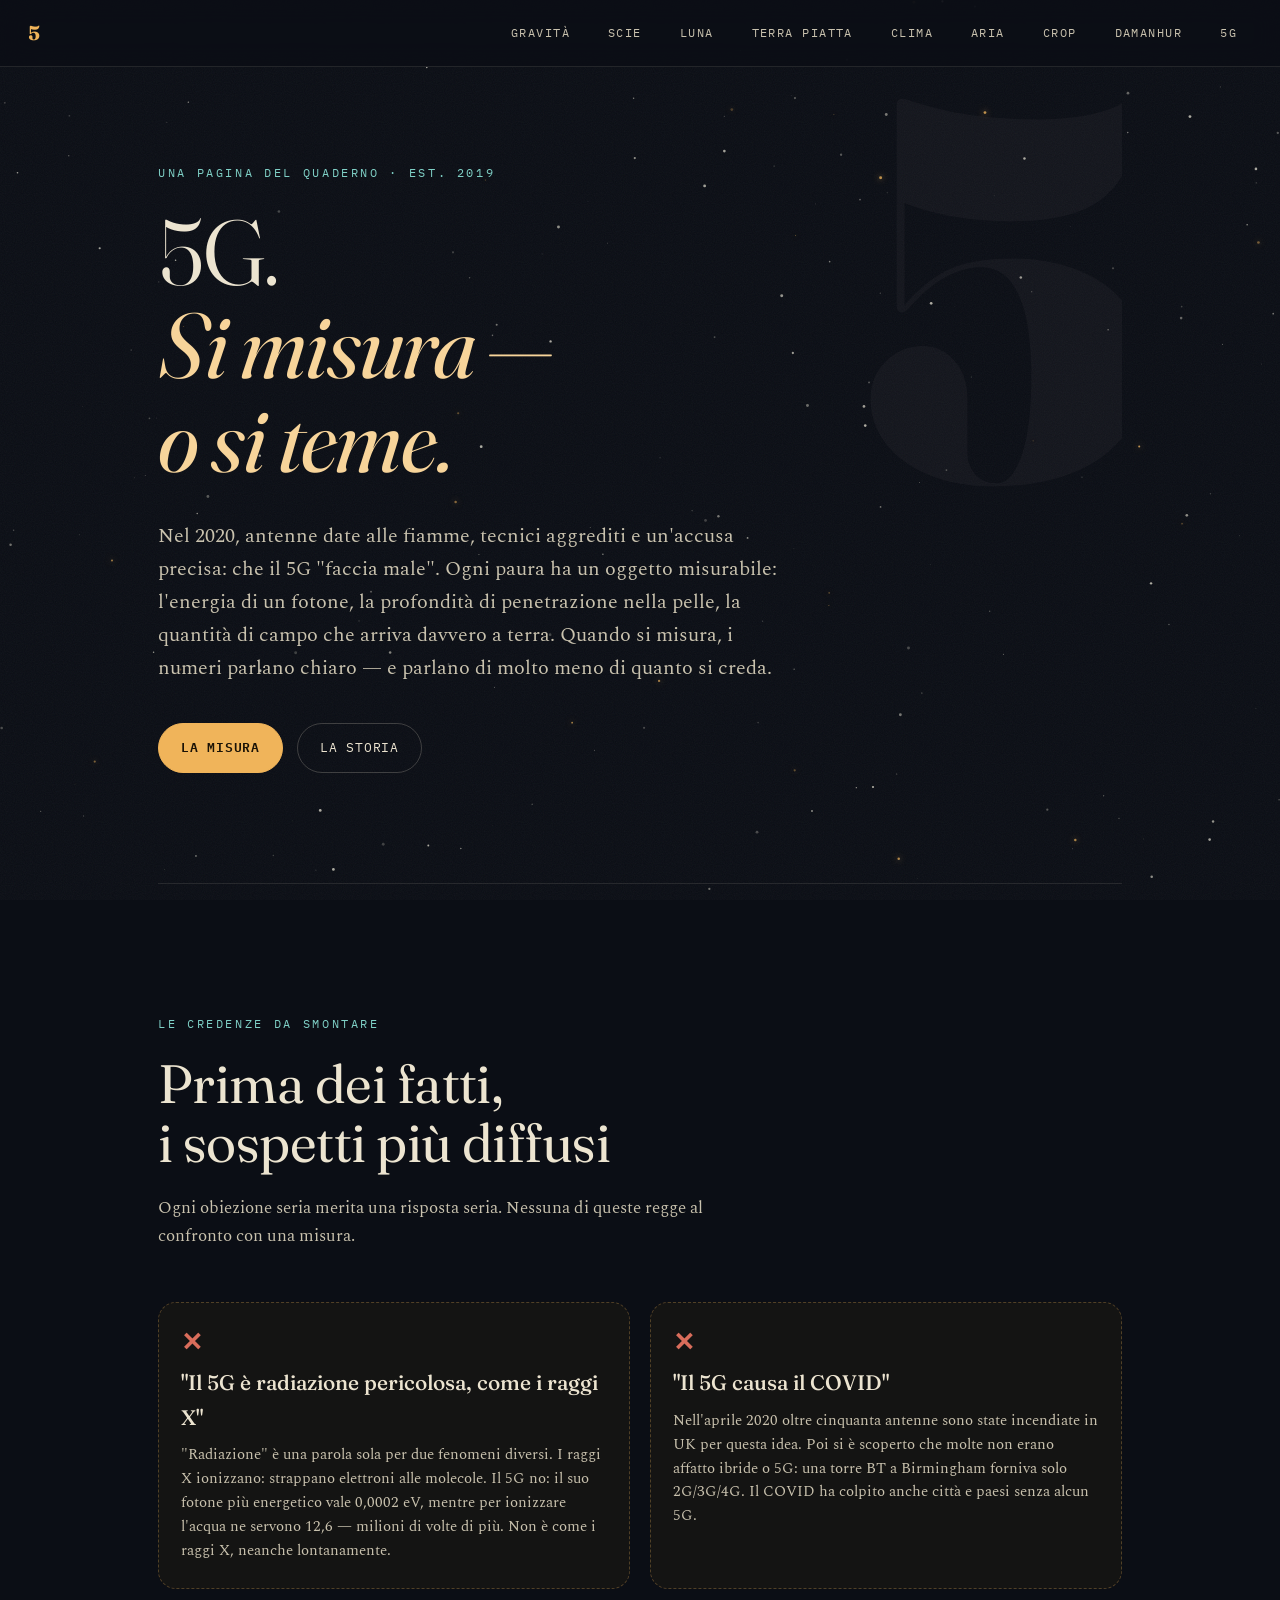
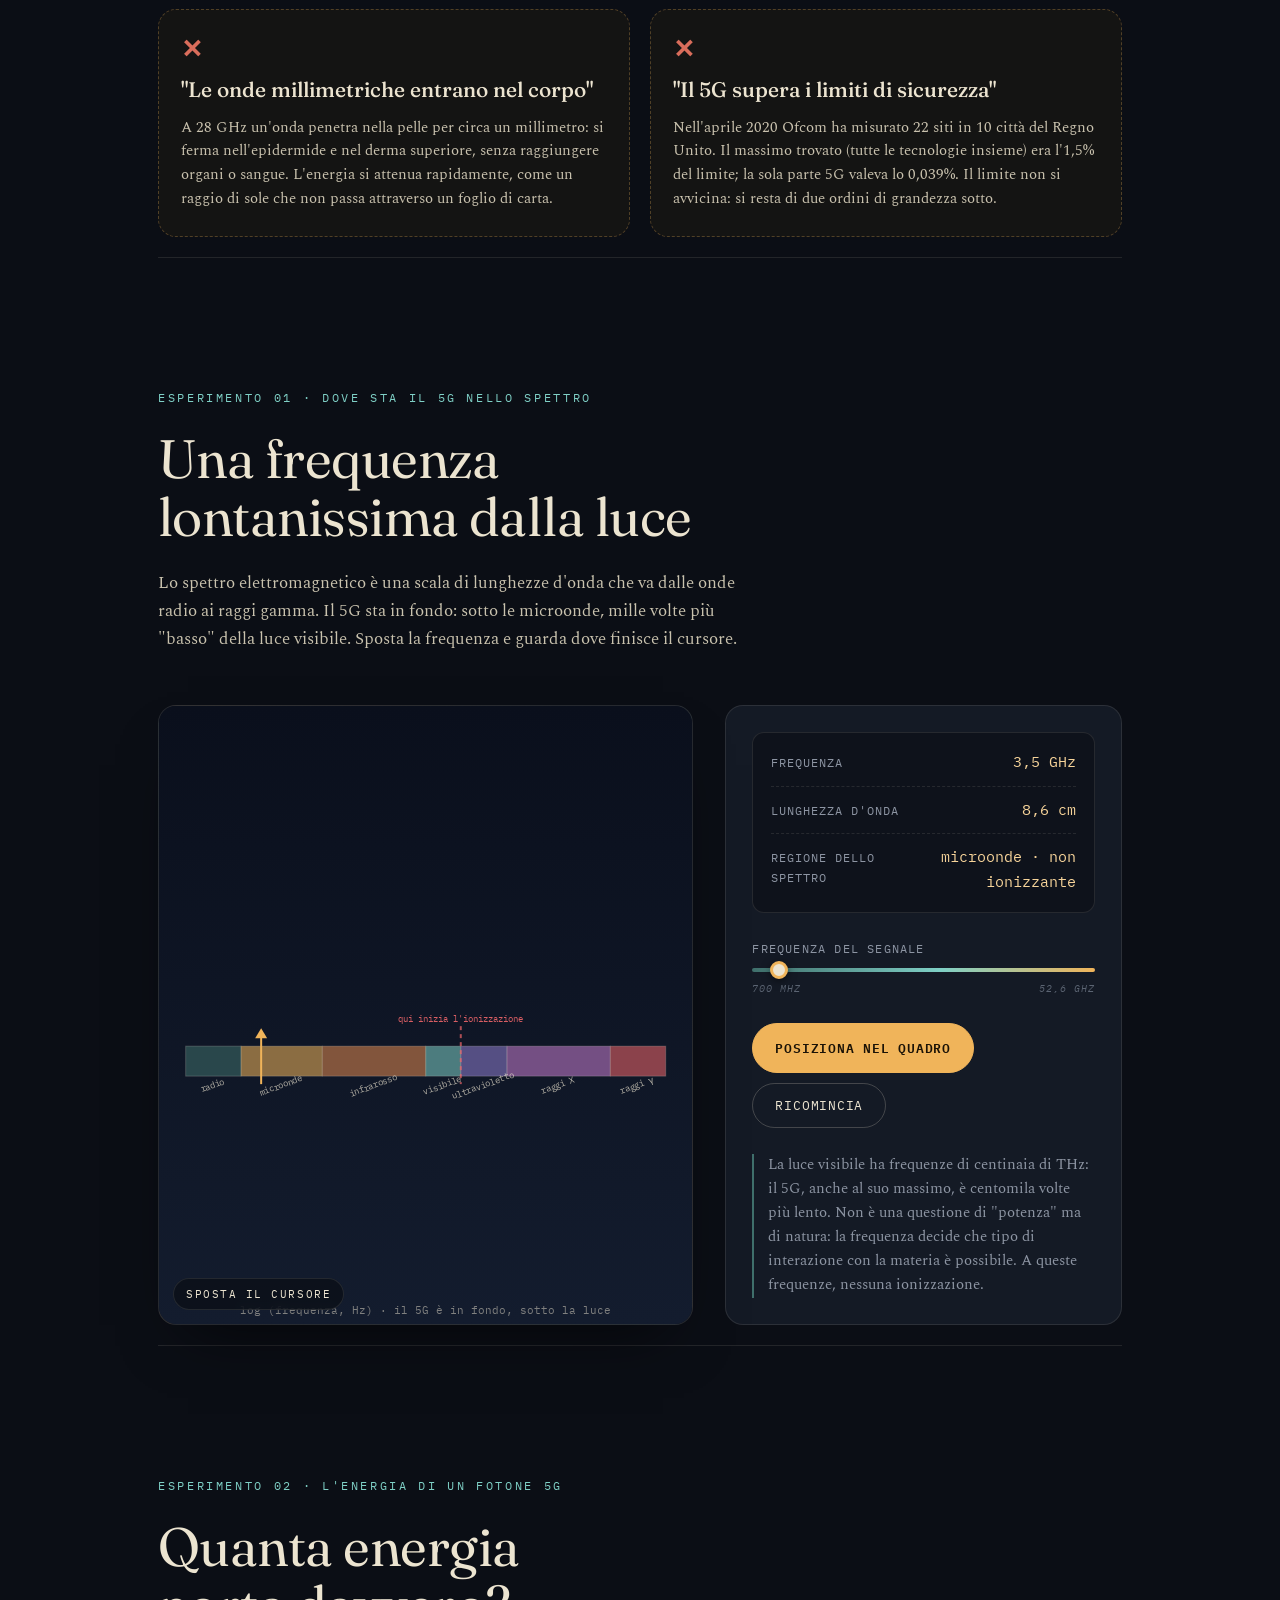
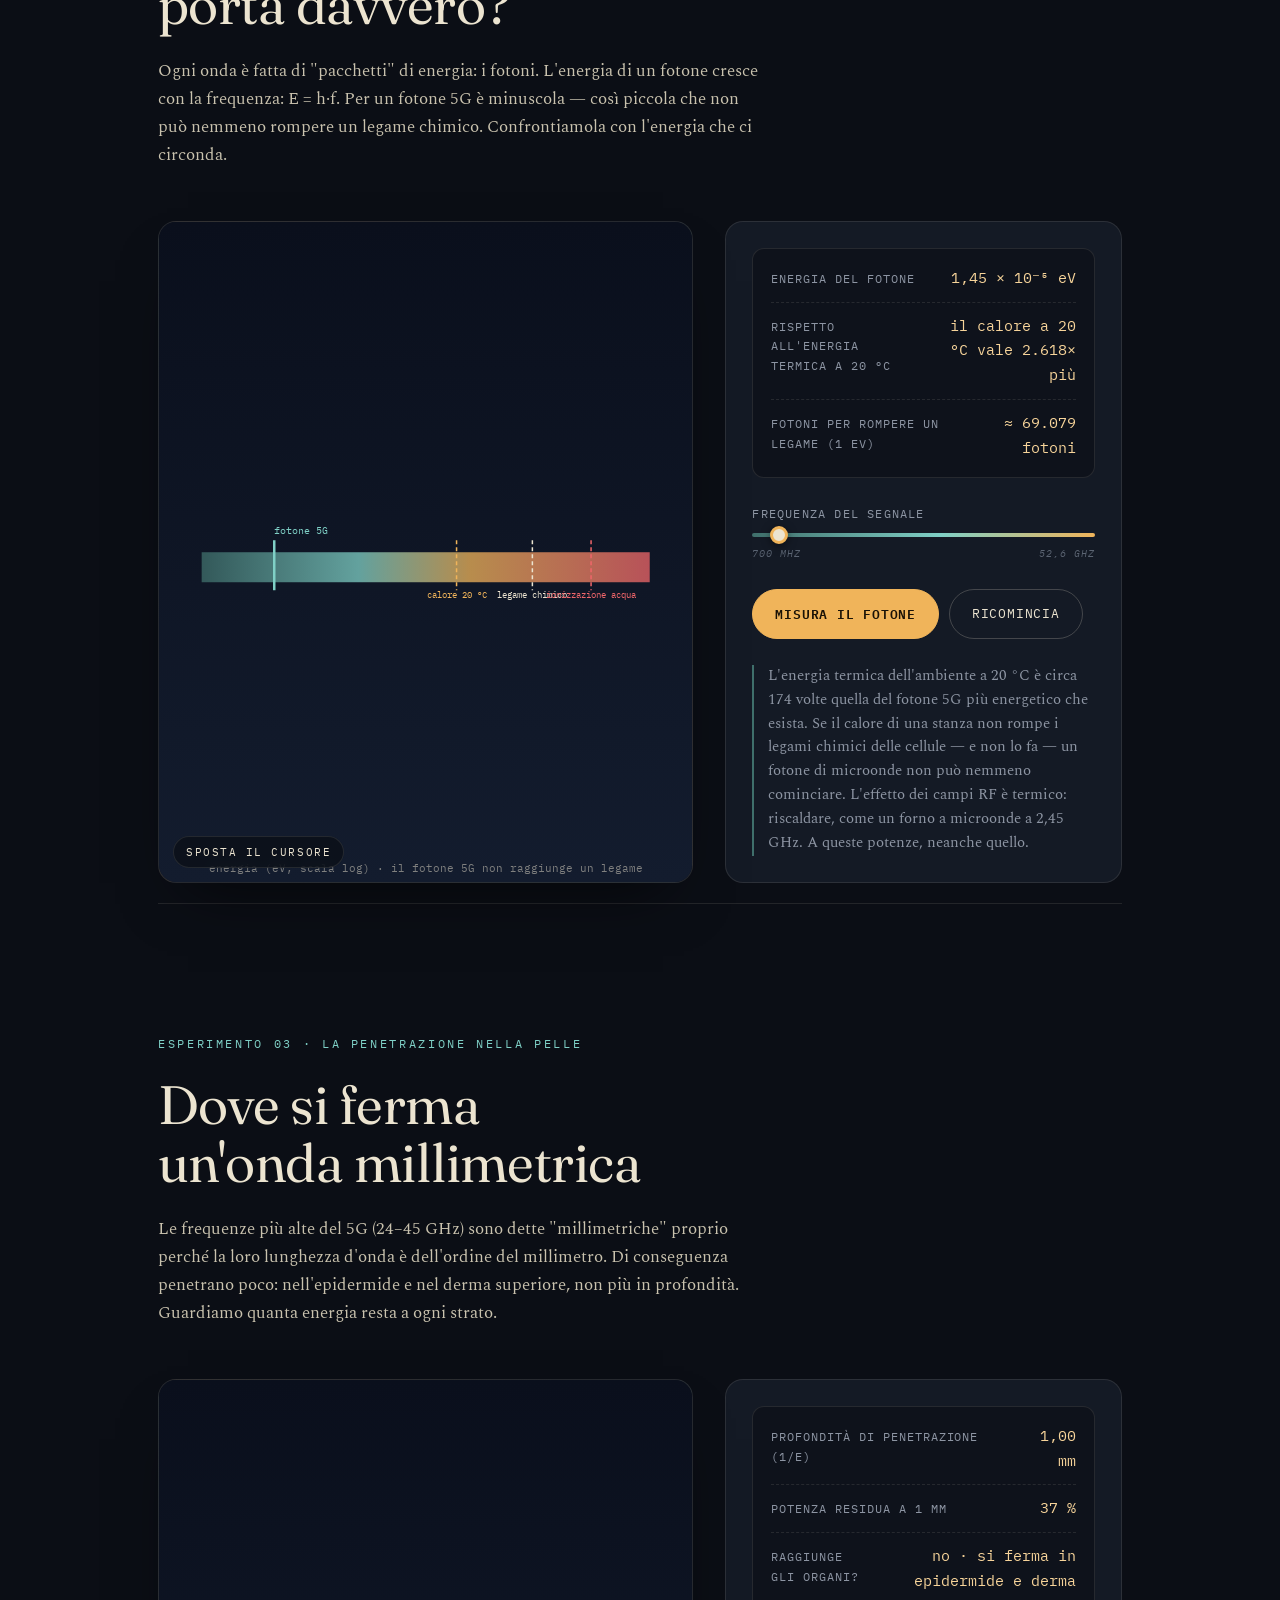
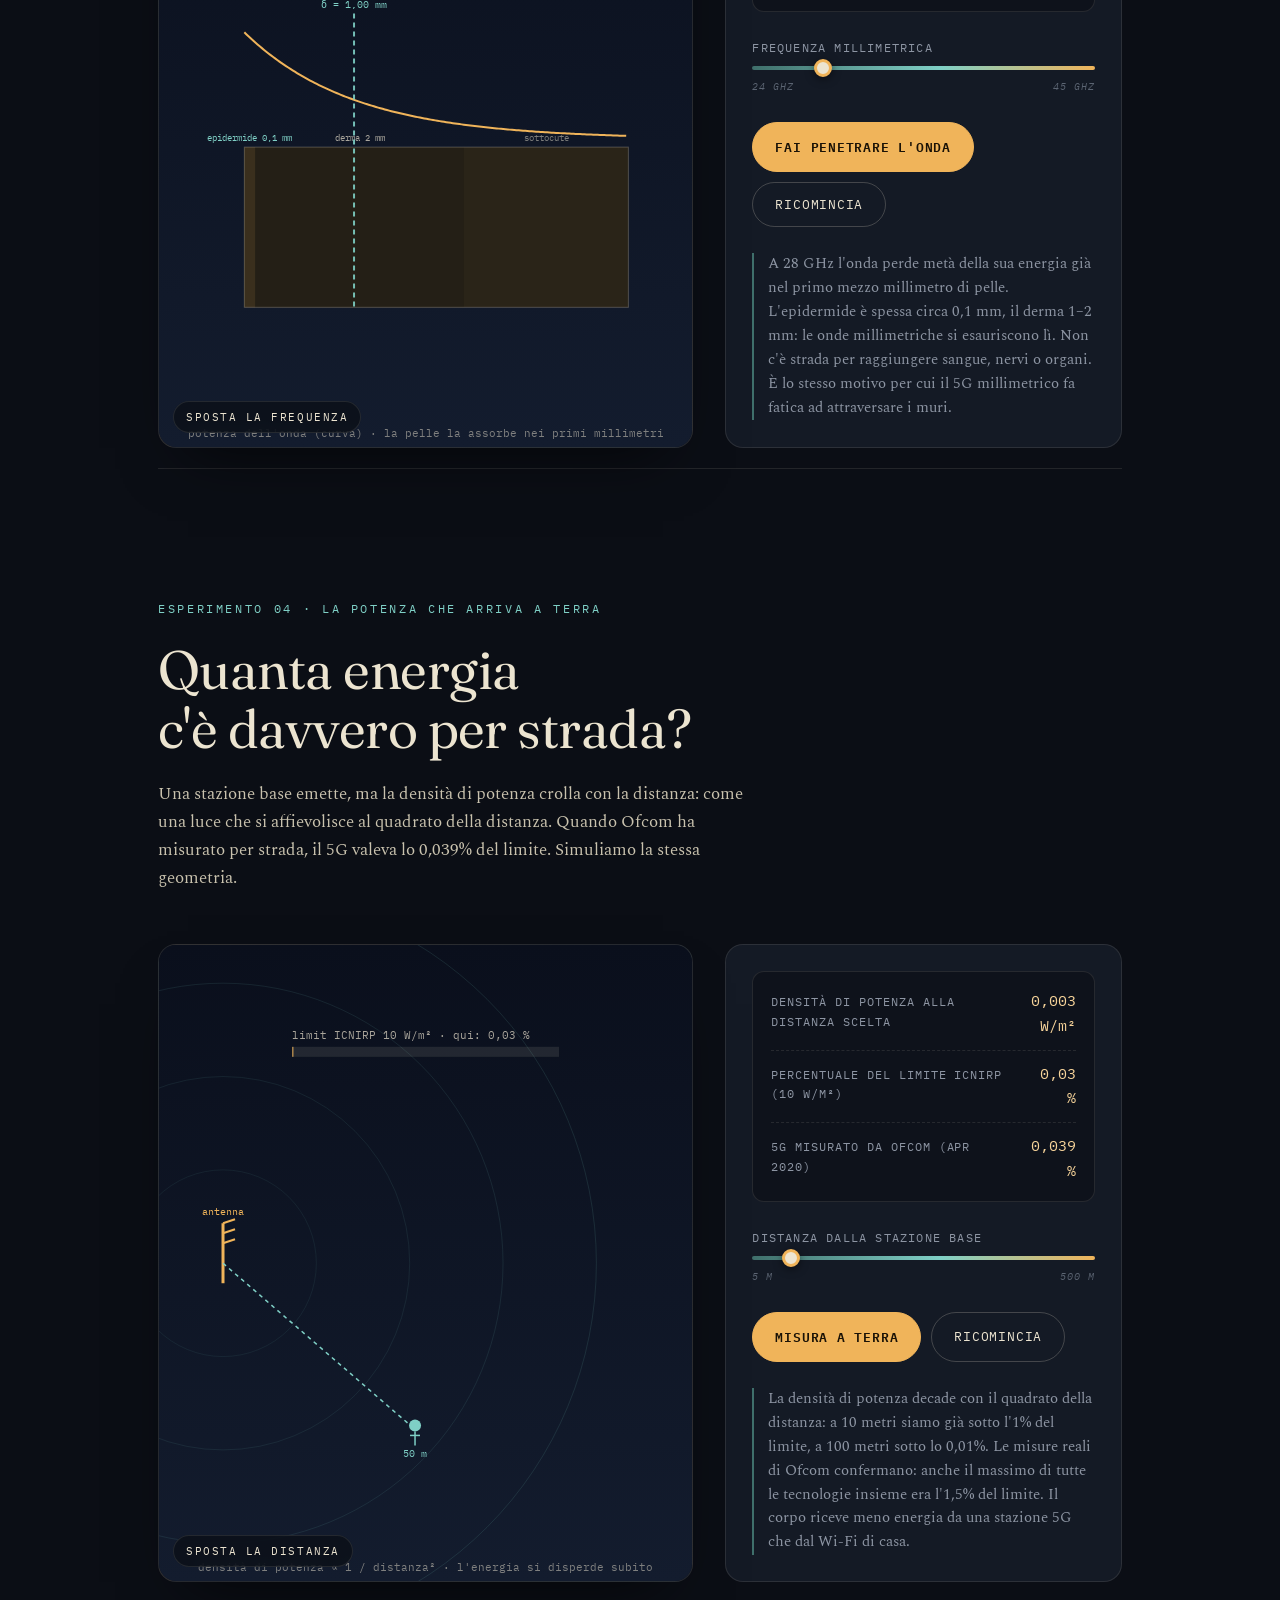
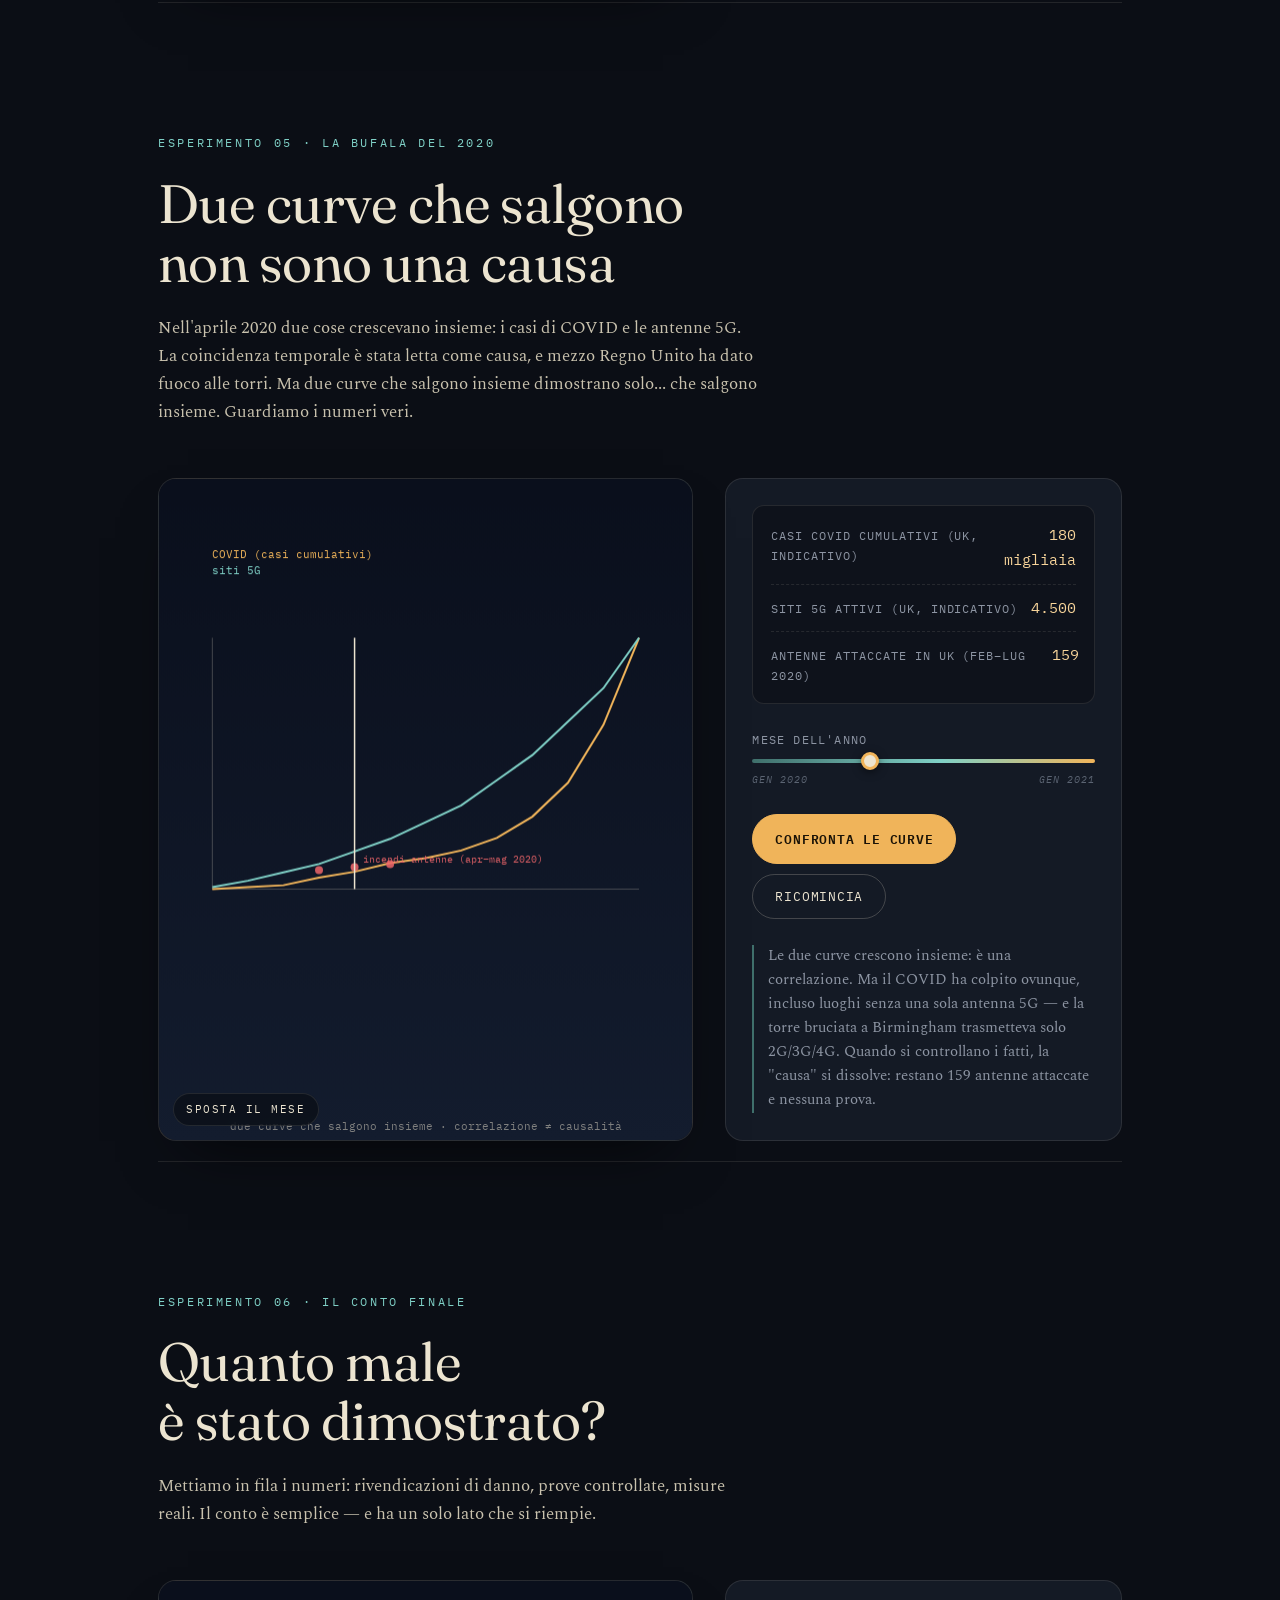
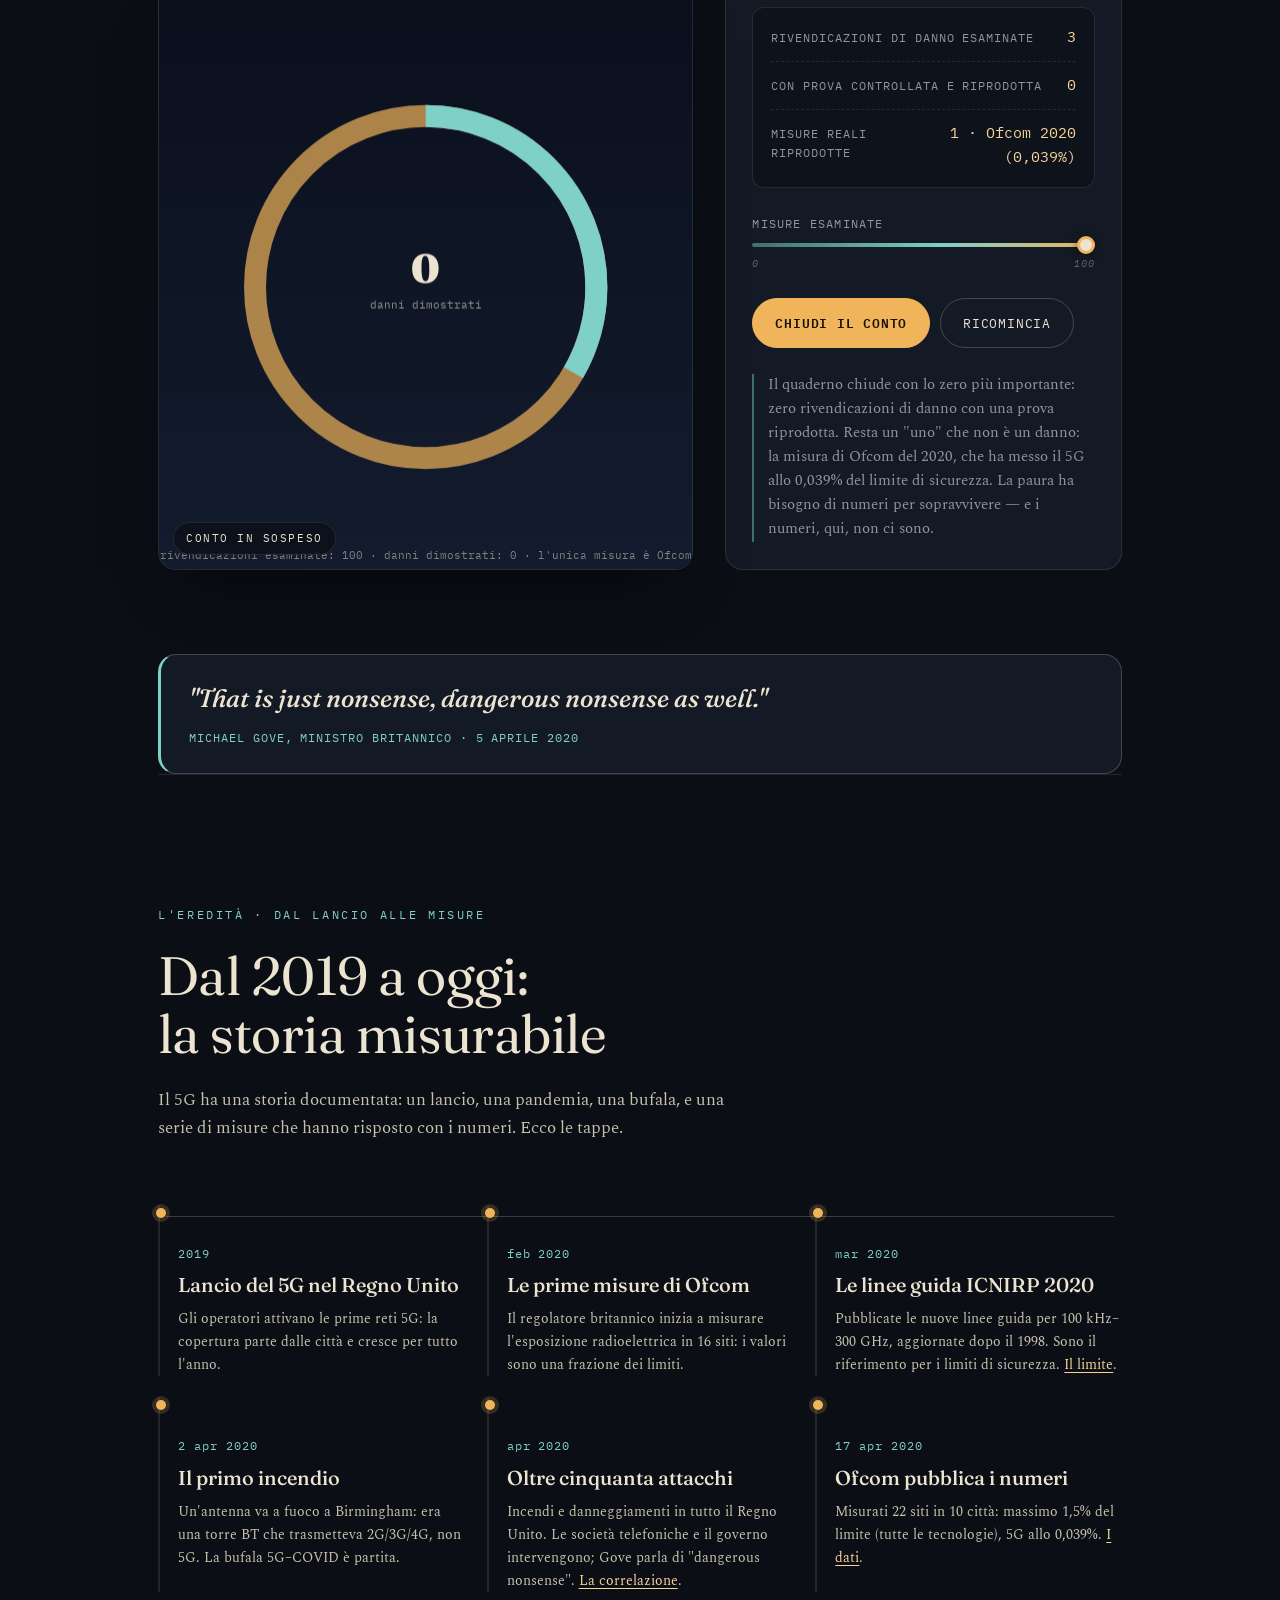
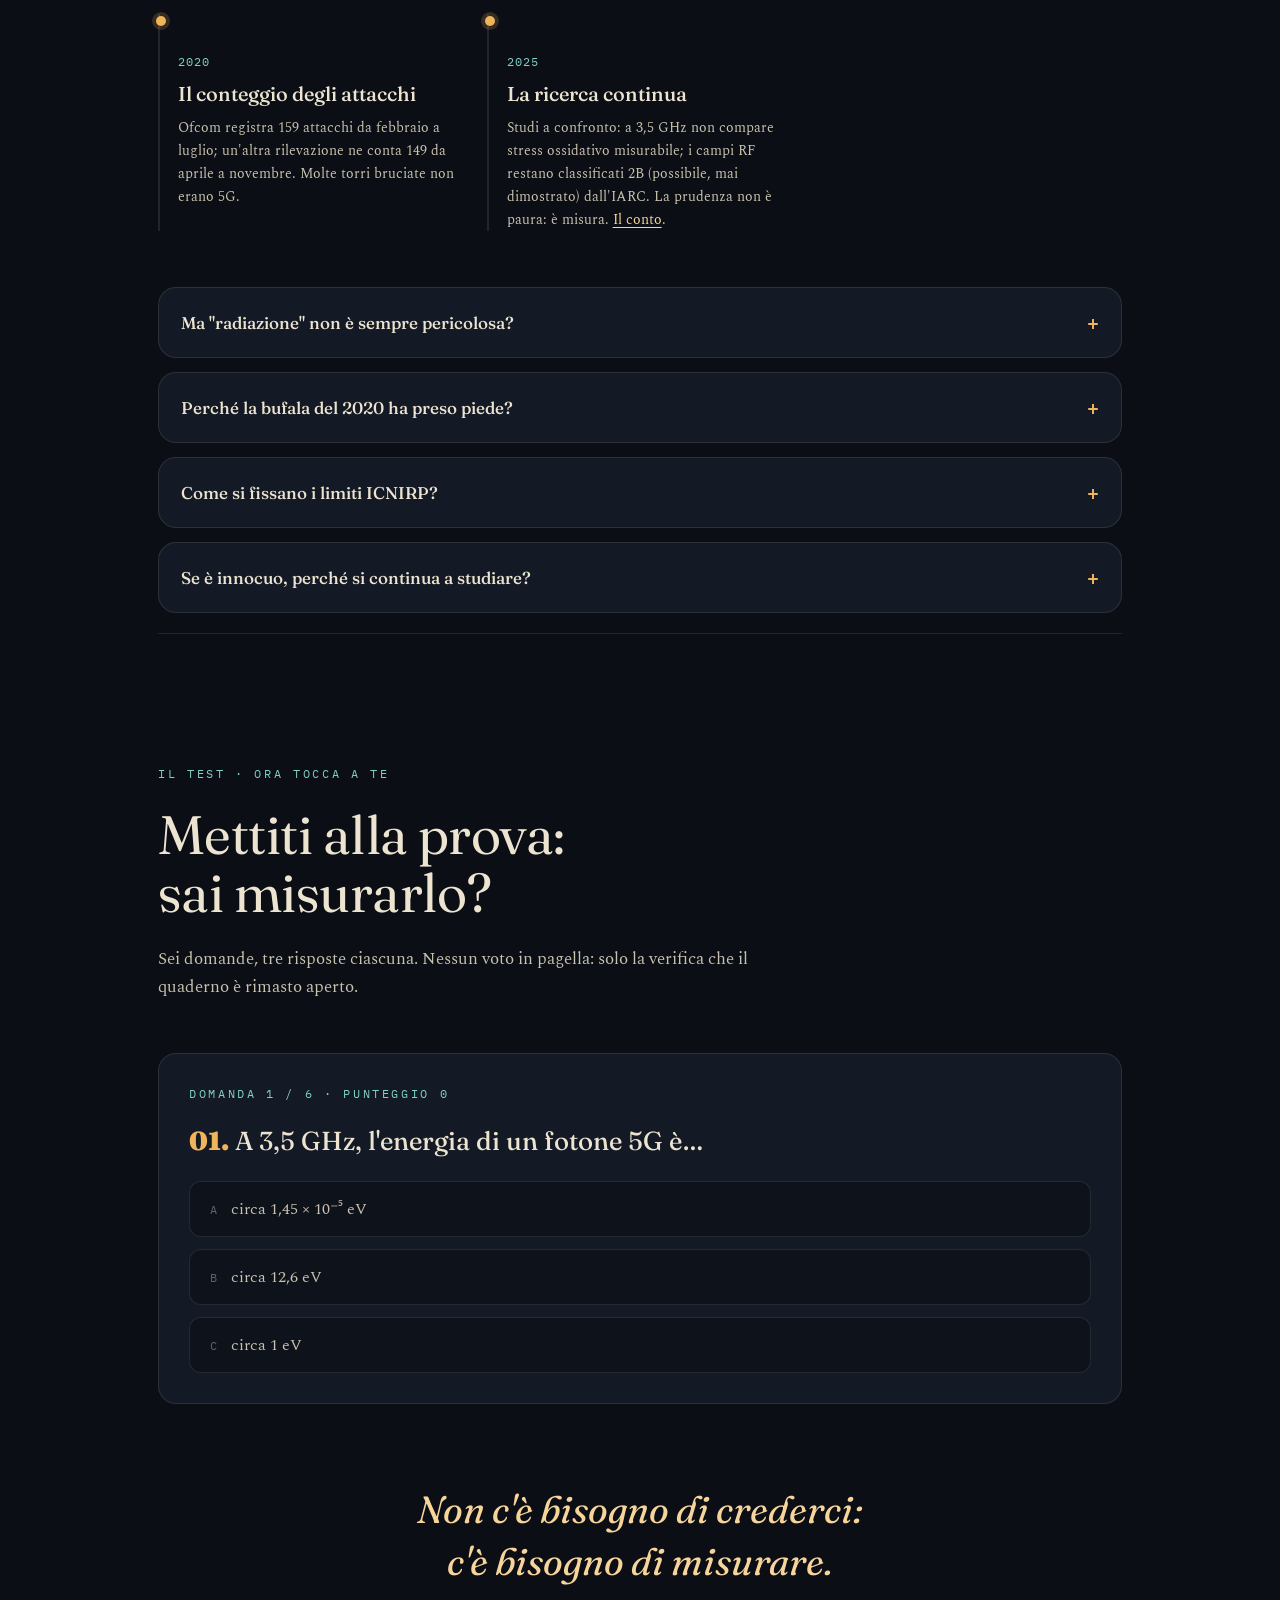
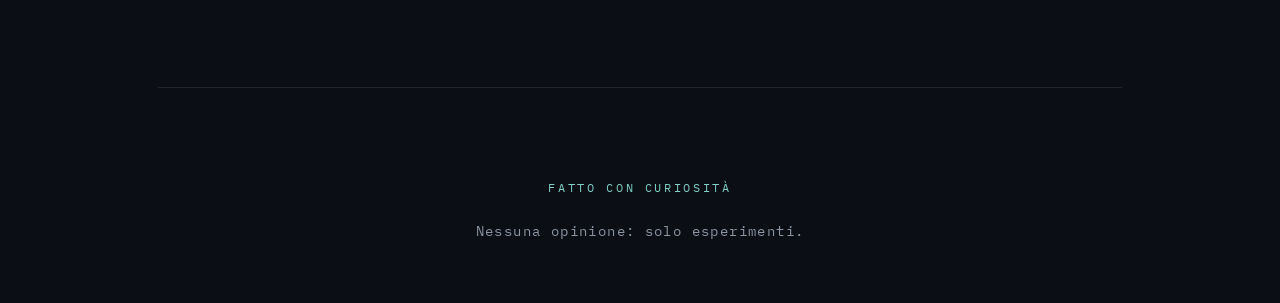
==== cinque.html @ f98629f8 "5G: pagina 'Si misura o si teme' con 6 esperimenti interattivi (posizione nello spettro, energia del" ====
<!DOCTYPE html>
<html lang="it">
<head>
<meta charset="UTF-8">
<meta name="viewport" content="width=device-width, initial-scale=1.0">
<title>5G · Quaderno di esperimenti</title>
<link rel="icon" href="data:image/svg+xml,%3Csvg xmlns='http://www.w3.org/2000/svg' viewBox='0 0 32 32'%3E%3Ccircle cx='16' cy='16' r='7' fill='%23f0b45a'/%3E%3Ccircle cx='16' cy='16' r='12' fill='none' stroke='%237fd0c6' stroke-opacity='0.4' stroke-width='1.5'/%3E%3C/svg%3E">
<link rel="preconnect" href="https://fonts.googleapis.com">
<link rel="preconnect" href="https://fonts.gstatic.com" crossorigin>
<link href="https://fonts.googleapis.com/css2?family=Fraunces:ital,opsz,wght@0,9..144,300..900;1,9..144,300..900&family=Spectral:ital,wght@0,300;0,400;0,500;1,400;1,500&family=IBM+Plex+Mono:wght@400;500;600&display=swap" rel="stylesheet">
<link rel="stylesheet" href="styles.css">
<style>
  .hero::before { content: "5"; }
</style>
</head>
<body>

<div class="grain" aria-hidden="true"></div>
<canvas id="starfield" aria-hidden="true"></canvas>

<nav class="navbar" aria-label="Navigazione principale">
  <a class="navbar-brand" href="index.html" aria-label="Vai a Gravità">5</a>
  <div class="navbar-links">
    <a class="navbar-link" href="index.html">Gravità</a>
    <a class="navbar-link" href="scie.html">Scie</a>
    <a class="navbar-link" href="luna.html">Luna</a>
    <a class="navbar-link" href="terrapiatta.html">Terra Piatta</a>
    <a class="navbar-link" href="clima.html">Clima</a>
    <a class="navbar-link" href="inquinamento.html">Aria</a>
    <a class="navbar-link" href="cropcircles.html">Crop</a>
    <a class="navbar-link" href="damanhur.html">Damanhur</a>
    <a class="navbar-link" href="#top">5G</a>
  </div>
</nav>

<div class="shell">

  <header class="hero hero--page" id="top">
    <p class="eyebrow">Una pagina del quaderno · est. 2019</p>
    <h1 class="hero-title">
      5G.<br>
      <em>Si misura —<br>o si teme.</em>
    </h1>
    <p class="hero-sub">
      Nel 2020, antenne date alle fiamme, tecnici aggrediti e un'accusa
      precisa: che il 5G "faccia male". Ogni paura ha un oggetto misurabile:
      l'energia di un fotone, la profondità di penetrazione nella pelle,
      la quantità di campo che arriva davvero a terra. Quando si misura,
      i numeri parlano chiaro — e parlano di molto meno di quanto si creda.
    </p>
    <div class="hero-actions">
      <a href="#spettro" class="btn btn-primary">La misura</a>
      <a href="#storia" class="btn btn-ghost">La storia</a>
    </div>
  </header>

  <main>

    <section class="experiment">
      <div class="section-head reveal">
        <p class="eyebrow">Le credenze da smontare</p>
        <h2>Prima dei fatti,<br>i sospetti più diffusi</h2>
        <p class="lede">
          Ogni obiezione seria merita una risposta seria. Nessuna di queste
          regge al confronto con una misura.
        </p>
      </div>

      <div class="cards cards--myth reveal">
        <article class="card">
          <span class="card-num">✕</span>
          <h3>"Il 5G è radiazione pericolosa, come i raggi X"</h3>
          <p>
            "Radiazione" è una parola sola per due fenomeni diversi. I raggi X
            ionizzano: strappano elettroni alle molecole. Il 5G no: il suo
            fotone più energetico vale 0,0002 eV, mentre per ionizzare l'acqua
            ne servono 12,6 — milioni di volte di più. Non è come i raggi X,
            neanche lontanamente.
          </p>
        </article>
        <article class="card">
          <span class="card-num">✕</span>
          <h3>"Il 5G causa il COVID"</h3>
          <p>
            Nell'aprile 2020 oltre cinquanta antenne sono state incendiate in
            UK per questa idea. Poi si è scoperto che molte non erano affatto
            ibride o 5G: una torre BT a Birmingham forniva solo 2G/3G/4G. Il
            COVID ha colpito anche città e paesi senza alcun 5G.
          </p>
        </article>
        <article class="card">
          <span class="card-num">✕</span>
          <h3>"Le onde millimetriche entrano nel corpo"</h3>
          <p>
            A 28 GHz un'onda penetra nella pelle per circa un millimetro: si
            ferma nell'epidermide e nel derma superiore, senza raggiungere
            organi o sangue. L'energia si attenua rapidamente, come un raggio
            di sole che non passa attraverso un foglio di carta.
          </p>
        </article>
        <article class="card">
          <span class="card-num">✕</span>
          <h3>"Il 5G supera i limiti di sicurezza"</h3>
          <p>
            Nell'aprile 2020 Ofcom ha misurato 22 siti in 10 città del Regno
            Unito. Il massimo trovato (tutte le tecnologie insieme) era l'1,5%
            del limite; la sola parte 5G valeva lo 0,039%. Il limite non si
            avvicina: si resta di due ordini di grandezza sotto.
          </p>
        </article>
      </div>
    </section>

    <section id="spettro" class="experiment">
      <div class="section-head reveal">
        <p class="eyebrow">Esperimento 01 · Dove sta il 5G nello spettro</p>
        <h2>Una frequenza<br>lontanissima dalla luce</h2>
        <p class="lede">
          Lo spettro elettromagnetico è una scala di lunghezze d'onda che va
          dalle onde radio ai raggi gamma. Il 5G sta in fondo: sotto le
          microonde, mille volte più "basso" della luce visibile. Sposta la
          frequenza e guarda dove finisce il cursore.
        </p>
      </div>

      <div class="lab-grid reveal">
        <figure class="lab-canvas-wrap">
          <canvas id="canvas-spettro" class="lab-canvas lab-canvas--wide"></canvas>
          <div class="lab-overlay lab-overlay--bottom">
            <span class="chip" id="spettro-chip">5G = microonde, non radiazione ionizzante</span>
          </div>
        </figure>

        <div class="lab-panel">
          <div class="readout">
            <div class="readout-row">
              <span class="readout-key">frequenza</span>
              <span class="readout-val" id="spettro-freq">—</span>
            </div>
            <div class="readout-row">
              <span class="readout-key">lunghezza d'onda</span>
              <span class="readout-val" id="spettro-wave">—</span>
            </div>
            <div class="readout-row">
              <span class="readout-key">regione dello spettro</span>
              <span class="readout-val" id="spettro-region">—</span>
            </div>
          </div>

          <div class="sliders">
            <label class="slider">
              <span class="slider-label">frequenza del segnale</span>
              <input type="range" id="spettro-slider" min="700" max="52600" step="100" value="3500">
              <span class="slider-scale"><i>700 MHz</i><i>52,6 GHz</i></span>
            </label>
          </div>

          <div class="controls">
            <button id="spettro-go" class="btn btn-primary" type="button">Posiziona nel quadro</button>
            <button id="spettro-reset" class="btn btn-ghost" type="button">Ricomincia</button>
          </div>

          <p class="aside">
            La luce visibile ha frequenze di centinaia di THz: il 5G, anche al
            suo massimo, è centomila volte più lento. Non è una questione di
            "potenza" ma di natura: la frequenza decide che tipo di interazione
            con la materia è possibile. A queste frequenze, nessuna ionizzazione.
          </p>
        </div>
      </div>
    </section>

    <section id="fotone" class="experiment">
      <div class="section-head reveal">
        <p class="eyebrow">Esperimento 02 · L'energia di un fotone 5G</p>
        <h2>Quanta energia<br>porta davvero?</h2>
        <p class="lede">
          Ogni onda è fatta di "pacchetti" di energia: i fotoni. L'energia di
          un fotone cresce con la frequenza: E = h·f. Per un fotone 5G è
          minuscola — così piccola che non può nemmeno rompere un legame
          chimico. Confrontiamola con l'energia che ci circonda.
        </p>
      </div>

      <div class="lab-grid reveal">
        <figure class="lab-canvas-wrap">
          <canvas id="canvas-fotone" class="lab-canvas lab-canvas--wide"></canvas>
          <div class="lab-overlay lab-overlay--bottom">
            <span class="chip" id="fotone-chip">fotone 5G: energia da microonde</span>
          </div>
        </figure>

        <div class="lab-panel">
          <div class="readout">
            <div class="readout-row">
              <span class="readout-key">energia del fotone</span>
              <span class="readout-val" id="fotone-e">—</span>
            </div>
            <div class="readout-row">
              <span class="readout-key">rispetto all'energia termica a 20 °C</span>
              <span class="readout-val" id="fotone-term">—</span>
            </div>
            <div class="readout-row">
              <span class="readout-key">fotoni per rompere un legame (1 eV)</span>
              <span class="readout-val" id="fotone-bond">—</span>
            </div>
          </div>

          <div class="sliders">
            <label class="slider">
              <span class="slider-label">frequenza del segnale</span>
              <input type="range" id="fotone-slider" min="700" max="52600" step="100" value="3500">
              <span class="slider-scale"><i>700 MHz</i><i>52,6 GHz</i></span>
            </label>
          </div>

          <div class="controls">
            <button id="fotone-go" class="btn btn-primary" type="button">Misura il fotone</button>
            <button id="fotone-reset" class="btn btn-ghost" type="button">Ricomincia</button>
          </div>

          <p class="aside">
            L'energia termica dell'ambiente a 20 °C è circa 174 volte quella
            del fotone 5G più energetico che esista. Se il calore di una stanza
            non rompe i legami chimici delle cellule — e non lo fa — un fotone
            di microonde non può nemmeno cominciare. L'effetto dei campi RF
            è termico: riscaldare, come un forno a microonde a 2,45 GHz.
            A queste potenze, neanche quello.
          </p>
        </div>
      </div>
    </section>

    <section id="pelle" class="experiment">
      <div class="section-head reveal">
        <p class="eyebrow">Esperimento 03 · La penetrazione nella pelle</p>
        <h2>Dove si ferma<br>un'onda millimetrica</h2>
        <p class="lede">
          Le frequenze più alte del 5G (24–45 GHz) sono dette "millimetriche"
          proprio perché la loro lunghezza d'onda è dell'ordine del
          millimetro. Di conseguenza penetrano poco: nell'epidermide e nel
          derma superiore, non più in profondità. Guardiamo quanta energia
          resta a ogni strato.
        </p>
      </div>

      <div class="lab-grid reveal">
        <figure class="lab-canvas-wrap">
          <canvas id="canvas-pelle" class="lab-canvas lab-canvas--wide"></canvas>
          <div class="lab-overlay lab-overlay--bottom">
            <span class="chip" id="pelle-chip">penetrazione: frazioni di millimetro</span>
          </div>
        </figure>

        <div class="lab-panel">
          <div class="readout">
            <div class="readout-row">
              <span class="readout-key">profondità di penetrazione (1/e)</span>
              <span class="readout-val" id="pelle-depth">—</span>
            </div>
            <div class="readout-row">
              <span class="readout-key">potenza residua a 1 mm</span>
              <span class="readout-val" id="pelle-power">—</span>
            </div>
            <div class="readout-row">
              <span class="readout-key">raggiunge gli organi?</span>
              <span class="readout-val" id="pelle-organ">—</span>
            </div>
          </div>

          <div class="sliders">
            <label class="slider">
              <span class="slider-label">frequenza millimetrica</span>
              <input type="range" id="pelle-slider" min="24" max="45" step="1" value="28">
              <span class="slider-scale"><i>24 GHz</i><i>45 GHz</i></span>
            </label>
          </div>

          <div class="controls">
            <button id="pelle-go" class="btn btn-primary" type="button">Fai penetrare l'onda</button>
            <button id="pelle-reset" class="btn btn-ghost" type="button">Ricomincia</button>
          </div>

          <p class="aside">
            A 28 GHz l'onda perde metà della sua energia già nel primo
            mezzo millimetro di pelle. L'epidermide è spessa circa 0,1 mm, il
            derma 1–2 mm: le onde millimetriche si esauriscono lì. Non c'è
            strada per raggiungere sangue, nervi o organi. È lo stesso motivo
            per cui il 5G millimetrico fa fatica ad attraversare i muri.
          </p>
        </div>
      </div>
    </section>

    <section id="antenne" class="experiment">
      <div class="section-head reveal">
        <p class="eyebrow">Esperimento 04 · La potenza che arriva a terra</p>
        <h2>Quanta energia<br>c'è davvero per strada?</h2>
        <p class="lede">
          Una stazione base emette, ma la densità di potenza crolla con la
          distanza: come una luce che si affievolisce al quadrato della
          distanza. Quando Ofcom ha misurato per strada, il 5G valeva lo
          0,039% del limite. Simuliamo la stessa geometria.
        </p>
      </div>

      <div class="lab-grid reveal">
        <figure class="lab-canvas-wrap">
          <canvas id="canvas-antenne" class="lab-canvas lab-canvas--wide"></canvas>
          <div class="lab-overlay lab-overlay--bottom">
            <span class="chip" id="antenne-chip">densità di potenza sotto al limite</span>
          </div>
        </figure>

        <div class="lab-panel">
          <div class="readout">
            <div class="readout-row">
              <span class="readout-key">densità di potenza alla distanza scelta</span>
              <span class="readout-val" id="antenne-pd">—</span>
            </div>
            <div class="readout-row">
              <span class="readout-key">percentuale del limite ICNIRP (10 W/m²)</span>
              <span class="readout-val" id="antenne-pct">—</span>
            </div>
            <div class="readout-row">
              <span class="readout-key">5G misurato da Ofcom (apr 2020)</span>
              <span class="readout-val" id="antenne-ofcom">0,039 %</span>
            </div>
          </div>

          <div class="sliders">
            <label class="slider">
              <span class="slider-label">distanza dalla stazione base</span>
              <input type="range" id="antenne-slider" min="5" max="500" step="5" value="50">
              <span class="slider-scale"><i>5 m</i><i>500 m</i></span>
            </label>
          </div>

          <div class="controls">
            <button id="antenne-go" class="btn btn-primary" type="button">Misura a terra</button>
            <button id="antenne-reset" class="btn btn-ghost" type="button">Ricomincia</button>
          </div>

          <p class="aside">
            La densità di potenza decade con il quadrato della distanza: a
            10 metri siamo già sotto l'1% del limite, a 100 metri sotto lo
            0,01%. Le misure reali di Ofcom confermano: anche il massimo di
            tutte le tecnologie insieme era l'1,5% del limite. Il corpo riceve
            meno energia da una stazione 5G che dal Wi-Fi di casa.
          </p>
        </div>
      </div>
    </section>

    <section id="covid" class="experiment">
      <div class="section-head reveal">
        <p class="eyebrow">Esperimento 05 · La bufala del 2020</p>
        <h2>Due curve che salgono<br>non sono una causa</h2>
        <p class="lede">
          Nell'aprile 2020 due cose crescevano insieme: i casi di COVID e le
          antenne 5G. La coincidenza temporale è stata letta come causa, e
          mezzo Regno Unito ha dato fuoco alle torri. Ma due curve che salgono
          insieme dimostrano solo... che salgono insieme. Guardiamo i numeri
          veri.
        </p>
      </div>

      <div class="lab-grid reveal">
        <figure class="lab-canvas-wrap">
          <canvas id="canvas-covid" class="lab-canvas lab-canvas--wide"></canvas>
          <div class="lab-overlay lab-overlay--bottom">
            <span class="chip" id="covid-chip">correlazione: sì · causalità: 0</span>
          </div>
        </figure>

        <div class="lab-panel">
          <div class="readout">
            <div class="readout-row">
              <span class="readout-key">casi COVID cumulativi (UK, indicativo)</span>
              <span class="readout-val" id="covid-cases">—</span>
            </div>
            <div class="readout-row">
              <span class="readout-key">siti 5G attivi (UK, indicativo)</span>
              <span class="readout-val" id="covid-sites">—</span>
            </div>
            <div class="readout-row">
              <span class="readout-key">antenne attaccate in UK (feb–lug 2020)</span>
              <span class="readout-val" id="covid-attacks">159</span>
            </div>
          </div>

          <div class="sliders">
            <label class="slider">
              <span class="slider-label">mese dell'anno</span>
              <input type="range" id="covid-slider" min="0" max="12" step="1" value="4">
              <span class="slider-scale"><i>gen 2020</i><i>gen 2021</i></span>
            </label>
          </div>

          <div class="controls">
            <button id="covid-go" class="btn btn-primary" type="button">Confronta le curve</button>
            <button id="covid-reset" class="btn btn-ghost" type="button">Ricomincia</button>
          </div>

          <p class="aside">
            Le due curve crescono insieme: è una correlazione. Ma il COVID ha
            colpito ovunque, incluso luoghi senza una sola antenna 5G — e la
            torre bruciata a Birmingham trasmetteva solo 2G/3G/4G. Quando si
            controllano i fatti, la "causa" si dissolve: restano 159 antenne
            attaccate e nessuna prova.
          </p>
        </div>
      </div>
    </section>

    <section id="bilancio" class="experiment">
      <div class="section-head reveal">
        <p class="eyebrow">Esperimento 06 · Il conto finale</p>
        <h2>Quanto male<br>è stato dimostrato?</h2>
        <p class="lede">
          Mettiamo in fila i numeri: rivendicazioni di danno, prove
          controllate, misure reali. Il conto è semplice — e ha un solo lato
          che si riempie.
        </p>
      </div>

      <div class="lab-grid reveal">
        <figure class="lab-canvas-wrap">
          <canvas id="canvas-bilancio" class="lab-canvas lab-canvas--wide"></canvas>
          <div class="lab-overlay lab-overlay--bottom">
            <span class="chip" id="bilancio-chip">danno dimostrato: 0</span>
          </div>
        </figure>

        <div class="lab-panel">
          <div class="readout">
            <div class="readout-row">
              <span class="readout-key">rivendicazioni di danno esaminate</span>
              <span class="readout-val" id="bilancio-rev">3</span>
            </div>
            <div class="readout-row">
              <span class="readout-key">con prova controllata e riprodotta</span>
              <span class="readout-val" id="bilancio-zero">0</span>
            </div>
            <div class="readout-row">
              <span class="readout-key">misure reali riprodotte</span>
              <span class="readout-val" id="bilancio-reale">1 · Ofcom 2020 (0,039%)</span>
            </div>
          </div>

          <div class="sliders">
            <label class="slider">
              <span class="slider-label">misure esaminate</span>
              <input type="range" id="bilancio-slider" min="0" max="100" step="1" value="100">
              <span class="slider-scale"><i>0</i><i>100</i></span>
            </label>
          </div>

          <div class="controls">
            <button id="bilancio-go" class="btn btn-primary" type="button">Chiudi il conto</button>
            <button id="bilancio-reset" class="btn btn-ghost" type="button">Ricomincia</button>
          </div>

          <p class="aside">
            Il quaderno chiude con lo zero più importante: zero rivendicazioni
            di danno con una prova riprodotta. Resta un "uno" che non è un
            danno: la misura di Ofcom del 2020, che ha messo il 5G allo 0,039%
            del limite di sicurezza. La paura ha bisogno di numeri per
            sopravvivere — e i numeri, qui, non ci sono.
          </p>
        </div>
      </div>
    </section>

    <div class="press reveal">
      <p class="press-quote">
        "That is just nonsense, dangerous nonsense as well."
      </p>
      <p class="press-byline">Michael Gove, ministro britannico · 5 aprile 2020</p>
    </div>

    <section id="storia" class="experiment">
      <div class="section-head reveal">
        <p class="eyebrow">L'eredità · Dal lancio alle misure</p>
        <h2>Dal 2019 a oggi:<br>la storia misurabile</h2>
        <p class="lede">
          Il 5G ha una storia documentata: un lancio, una pandemia, una
          bufala, e una serie di misure che hanno risposto con i numeri.
          Ecco le tappe.
        </p>
      </div>

      <div class="timeline reveal">
        <ol class="timeline-track">
          <li>
            <span class="timeline-year">2019</span>
            <h4>Lancio del 5G nel Regno Unito</h4>
            <p>Gli operatori attivano le prime reti 5G: la copertura parte
            dalle città e cresce per tutto l'anno.</p>
          </li>
          <li>
            <span class="timeline-year">feb 2020</span>
            <h4>Le prime misure di Ofcom</h4>
            <p>Il regolatore britannico inizia a misurare l'esposizione
            radioelettrica in 16 siti: i valori sono una frazione dei limiti.</p>
          </li>
          <li>
            <span class="timeline-year">mar 2020</span>
            <h4>Le linee guida ICNIRP 2020</h4>
            <p>Pubblicate le nuove linee guida per 100 kHz–300 GHz, aggiornate
            dopo il 1998. Sono il riferimento per i limiti di sicurezza.
            <a href="#antenne">Il limite</a>.</p>
          </li>
          <li>
            <span class="timeline-year">2 apr 2020</span>
            <h4>Il primo incendio</h4>
            <p>Un'antenna va a fuoco a Birmingham: era una torre BT che
            trasmetteva 2G/3G/4G, non 5G. La bufala 5G–COVID è partita.</p>
          </li>
          <li>
            <span class="timeline-year">apr 2020</span>
            <h4>Oltre cinquanta attacchi</h4>
            <p>Incendi e danneggiamenti in tutto il Regno Unito. Le società
            telefoniche e il governo intervengono; Gove parla di
            "dangerous nonsense". <a href="#covid">La correlazione</a>.</p>
          </li>
          <li>
            <span class="timeline-year">17 apr 2020</span>
            <h4>Ofcom pubblica i numeri</h4>
            <p>Misurati 22 siti in 10 città: massimo 1,5% del limite (tutte
            le tecnologie), 5G allo 0,039%. <a href="#antenne">I dati</a>.</p>
          </li>
          <li>
            <span class="timeline-year">2020</span>
            <h4>Il conteggio degli attacchi</h4>
            <p>Ofcom registra 159 attacchi da febbraio a luglio; un'altra
            rilevazione ne conta 149 da aprile a novembre. Molte torri
            bruciate non erano 5G.</p>
          </li>
          <li>
            <span class="timeline-year">2025</span>
            <h4>La ricerca continua</h4>
            <p>Studi a confronto: a 3,5 GHz non compare stress ossidativo
            misurabile; i campi RF restano classificati 2B (possibile, mai
            dimostrato) dall'IARC. La prudenza non è paura: è misura.
            <a href="#bilancio">Il conto</a>.</p>
          </li>
        </ol>
      </div>

      <div class="deepdive reveal">
        <details>
          <summary>Ma "radiazione" non è sempre pericolosa?</summary>
          <p>
            No. Esistono due famiglie: la radiazione ionizzante (raggi X,
            gamma, UV ad alta energia) strappa elettroni e può danneggiare il
            DNA; quella non ionizzante (radio, microonde, luce visibile)
            trasferisce solo energia termica. La luce del lampadario è
            radiazione elettromagnetica — e nessuno spegne le luci per
            paura. Il 5G sta in fondo alla scala, sotto il forno a microonde.
          </p>
        </details>
        <details>
          <summary>Perché la bufala del 2020 ha preso piede?</summary>
          <p>
            Il 5G stava diffondendosi nello stesso periodo in cui il COVID
            esplodeva. Due cose che crescono insieme sembrano collegate — è
            la correlazione temporale. Ma il COVID ha colpito ovunque, 5G o
            no, e le antenne incendiate spesso non erano nemmeno 5G. La
            mente cerca cause semplici; la misura chiede dati. I dati hanno
            dato una sola risposta: nessuna prova.
          </p>
        </details>
        <details>
          <summary>Come si fissano i limiti ICNIRP?</summary>
          <p>
            Si parte dall'unico effetto dimostrato: il riscaldamento dei
            tessuti. La soglia di danno è un aumento di circa 5 °C; i limiti
            per il pubblico sono fissati un fattore 10–50 sotto quella soglia.
            A quel punto si misura: i segnali reali stanno a meno dell'1% del
            limite. I limiti non sono "un numero a caso": sono il risultato di
            un conto con margine di sicurezza.
          </p>
        </details>
        <details>
          <summary>Se è innocuo, perché si continua a studiare?</summary>
          <p>
            La scienza non dichiara "innocuo per sempre": dichiara "nessun
            danno dimostrato alle dosi reali". L'IARC classifica i campi RF
            come 2B ("possibilmente cancerogeno"), la stessa categoria di
            caffè e cibi fritti: significa che le prove di un danno non
            esistono. Continuare a misurare è prudenza, non allarme. La
            differenza tra le due è proprio questa: la prudenza pubblica
            dati, l'allarme no.
          </p>
        </details>
      </div>
    </section>

    <section id="quiz" class="experiment">
      <div class="section-head reveal">
        <p class="eyebrow">Il test · Ora tocca a te</p>
        <h2>Mettiti alla prova:<br>sai misurarlo?</h2>
        <p class="lede">
          Sei domande, tre risposte ciascuna. Nessun voto in pagella: solo la
          verifica che il quaderno è rimasto aperto.
        </p>
      </div>

      <div id="quiz-root" class="quiz reveal"></div>
    </section>

  </main>

  <p class="closing reveal">
    Non c'è bisogno di crederci:<br>
    c'è bisogno di misurare.
  </p>

  <footer class="footer">
    <p class="eyebrow">Fatto con curiosità</p>
    <p>Nessuna opinione: solo esperimenti.</p>
  </footer>

</div>

<script src="cinque.js"></script>
</body>
</html>
---- styles.css ----
:root {
  --bg: #0b0e15;
  --bg2: #10141d;
  --panel: #141a25;
  --panel2: #0e121b;
  --ink: #ece4d0;
  --ink-soft: #c9c2ae;
  --muted: #8d95a3;
  --faint: #5b6472;
  --accent: #f0b45a;
  --accent-soft: #f7d49a;
  --teal: #7fd0c6;
  --teal-dim: #3f6f6b;
  --line: rgba(236, 228, 208, 0.11);
  --line-strong: rgba(236, 228, 208, 0.22);
  --radius: 18px;
  --font-display: "Fraunces", Georgia, serif;
  --font-body: "Spectral", Georgia, serif;
  --font-mono: "IBM Plex Mono", ui-monospace, monospace;
}

* { margin: 0; padding: 0; box-sizing: border-box; }

html { scroll-behavior: smooth; }

body {
  background: var(--bg);
  color: var(--ink);
  font-family: var(--font-body);
  font-weight: 400;
  line-height: 1.65;
  overflow-x: clip;
  -webkit-font-smoothing: antialiased;
}

::selection { background: var(--accent); color: #1a1206; }

#starfield {
  position: fixed;
  inset: 0;
  width: 100%;
  height: 100%;
  z-index: -2;
}

.grain {
  position: fixed;
  inset: 0;
  z-index: -1;
  pointer-events: none;
  opacity: 0.05;
  background-image: url("data:image/svg+xml,%3Csvg xmlns='http://www.w3.org/2000/svg' width='140' height='140'%3E%3Cfilter id='n'%3E%3CfeTurbulence type='fractalNoise' baseFrequency='0.9' numOctaves='3' stitchTiles='stitch'/%3E%3C/filter%3E%3Crect width='140' height='140' filter='url(%23n)' opacity='1'/%3E%3C/svg%3E");
}

[id] { scroll-margin-top: 84px; }

/* ---------- Navbar ---------- */

.navbar {
  position: sticky;
  top: 0;
  z-index: 60;
  display: flex;
  align-items: center;
  justify-content: space-between;
  gap: 16px;
  padding: 14px 28px;
  background: rgba(11, 14, 21, 0.78);
  backdrop-filter: blur(12px);
  -webkit-backdrop-filter: blur(12px);
  border-bottom: 1px solid var(--line);
}

.navbar-brand {
  font-family: var(--font-display);
  font-weight: 700;
  font-size: 20px;
  color: var(--accent);
  text-decoration: none;
  line-height: 1;
}

.navbar-links { display: flex; align-items: center; gap: 8px; }

.navbar-link {
  font-family: var(--font-mono);
  font-size: 12px;
  letter-spacing: 0.12em;
  text-transform: uppercase;
  color: var(--ink-soft);
  text-decoration: none;
  padding: 8px 14px;
  border-radius: 999px;
  border: 1px solid transparent;
  transition: color 0.2s, border-color 0.2s, background 0.2s;
}

.navbar-link:hover {
  color: var(--accent-soft);
  border-color: var(--line-strong);
  background: rgba(236, 228, 208, 0.04);
}

.shell {
  max-width: 1020px;
  margin: 0 auto;
  padding: 0 28px;
}

/* ---------- Hero ---------- */

.hero {
  min-height: 100vh;
  display: flex;
  flex-direction: column;
  justify-content: center;
  padding: 120px 0 80px;
  position: relative;
  overflow: clip;
}

.hero--page {
  min-height: auto;
  padding: 96px 0 64px;
}

.hero::before {
  content: "G";
  position: absolute;
  top: -6%;
  right: -4%;
  font-family: var(--font-display);
  font-weight: 900;
  font-size: 42vw;
  line-height: 1;
  color: rgba(236, 228, 208, 0.035);
  pointer-events: none;
  user-select: none;
}

.eyebrow {
  font-family: var(--font-mono);
  font-size: 12px;
  letter-spacing: 0.22em;
  text-transform: uppercase;
  color: var(--teal);
  margin-bottom: 22px;
}

.hero-title {
  font-family: var(--font-display);
  font-weight: 350;
  font-size: clamp(44px, 8.5vw, 92px);
  line-height: 1.02;
  letter-spacing: -0.015em;
  margin-bottom: 34px;
}

.hero-title em {
  font-weight: 400;
  font-style: italic;
  color: var(--accent-soft);
}

.hero-sub {
  max-width: 640px;
  font-size: clamp(17px, 2.2vw, 20px);
  color: var(--ink-soft);
  margin-bottom: 38px;
}

.hero-actions { display: flex; flex-wrap: wrap; gap: 14px; margin-bottom: 46px; }

.hero-note {
  font-family: var(--font-mono);
  font-size: 13px;
  color: var(--muted);
  border-left: 2px solid var(--accent);
  padding-left: 16px;
  line-height: 1.8;
}

/* ---------- Buttons ---------- */

.btn {
  display: inline-flex;
  align-items: center;
  gap: 8px;
  font-family: var(--font-mono);
  font-size: 13px;
  letter-spacing: 0.06em;
  text-transform: uppercase;
  padding: 13px 22px;
  border-radius: 999px;
  cursor: pointer;
  text-decoration: none;
  border: 1px solid var(--line-strong);
  background: transparent;
  color: var(--ink);
  transition: background 0.2s ease, color 0.2s ease, border-color 0.2s ease, transform 0.15s ease;
}

.btn:hover { transform: translateY(-2px); }

.btn-primary {
  background: var(--accent);
  border-color: var(--accent);
  color: #1a1206;
  font-weight: 600;
}

.btn-primary:hover { background: var(--accent-soft); border-color: var(--accent-soft); }

.btn-ghost:hover { border-color: var(--accent); color: var(--accent-soft); }

.btn.is-active {
  background: var(--teal);
  border-color: var(--teal);
  color: #07110f;
  font-weight: 600;
}

/* ---------- Sections ---------- */

.experiment {
  padding: 130px 0 20px;
  border-top: 1px solid var(--line);
}

.experiment--dark {
  background: linear-gradient(180deg, rgba(240, 180, 90, 0.05), transparent 55%);
  border-radius: var(--radius);
  padding-bottom: 90px;
  margin-top: 40px;
}

.section-head { max-width: 720px; margin-bottom: 52px; }

.section-head h2 {
  font-family: var(--font-display);
  font-weight: 380;
  font-size: clamp(34px, 5.4vw, 54px);
  line-height: 1.08;
  letter-spacing: -0.01em;
  margin-bottom: 22px;
}

.lede {
  color: var(--ink-soft);
  font-size: 17px;
  max-width: 600px;
}

/* ---------- Lab layout ---------- */

.lab-grid {
  display: grid;
  grid-template-columns: minmax(0, 1.35fr) minmax(0, 1fr);
  gap: 32px;
  align-items: stretch;
}

.lab-canvas-wrap,
.lab-panel { min-width: 0; }

.lab-canvas-wrap {
  position: relative;
  border: 1px solid var(--line);
  border-radius: var(--radius);
  overflow: hidden;
  background:
    radial-gradient(120% 90% at 80% 10%, rgba(127, 208, 198, 0.06), transparent 60%),
    radial-gradient(120% 120% at 10% 100%, rgba(240, 180, 90, 0.06), transparent 55%),
    var(--panel2);
  box-shadow: 0 30px 60px -30px rgba(0, 0, 0, 0.7);
}

.lab-canvas {
  display: block;
  width: 100%;
  height: 100%;
  min-height: 340px;
}

.lab-canvas--wide { min-height: 400px; }

.lab-overlay {
  position: absolute;
  top: 14px;
  left: 14px;
  display: flex;
  gap: 8px;
  flex-wrap: wrap;
}

.lab-overlay--bottom { top: auto; bottom: 14px; }

.chip {
  font-family: var(--font-mono);
  font-size: 11px;
  letter-spacing: 0.14em;
  text-transform: uppercase;
  color: var(--ink);
  background: rgba(11, 14, 21, 0.72);
  border: 1px solid var(--line);
  padding: 6px 12px;
  border-radius: 999px;
  backdrop-filter: blur(6px);
}

/* ---------- Lab panel ---------- */

.lab-panel {
  display: flex;
  flex-direction: column;
  gap: 26px;
  background: var(--panel);
  border: 1px solid var(--line);
  border-radius: var(--radius);
  padding: 26px;
}

.readout {
  border: 1px solid var(--line);
  border-radius: 12px;
  padding: 6px 18px;
  background: var(--panel2);
}

.readout-row {
  display: flex;
  justify-content: space-between;
  align-items: baseline;
  gap: 12px;
  padding: 11px 0;
  border-bottom: 1px dashed var(--line);
  min-width: 0;
}

.readout-row:last-child { border-bottom: none; }

.readout-key {
  font-family: var(--font-mono);
  font-size: 12px;
  color: var(--muted);
  text-transform: uppercase;
  letter-spacing: 0.08em;
}

.readout-val {
  font-family: var(--font-mono);
  font-size: 15px;
  color: var(--accent-soft);
  font-variant-numeric: tabular-nums;
  text-align: right;
  min-width: 0;
}

/* ---------- Sliders ---------- */

.sliders { display: flex; flex-direction: column; gap: 20px; }

.slider { display: flex; flex-direction: column; gap: 9px; }

.slider-label {
  font-family: var(--font-mono);
  font-size: 12px;
  color: var(--muted);
  text-transform: uppercase;
  letter-spacing: 0.1em;
}

.slider input[type="range"] {
  -webkit-appearance: none;
  appearance: none;
  width: 100%;
  height: 4px;
  border-radius: 2px;
  background: linear-gradient(90deg, var(--teal-dim), var(--teal) 55%, var(--accent));
  outline: none;
  cursor: pointer;
}

.slider input[type="range"]::-webkit-slider-thumb {
  -webkit-appearance: none;
  appearance: none;
  width: 18px;
  height: 18px;
  border-radius: 50%;
  background: var(--ink);
  border: 3px solid var(--accent);
  box-shadow: 0 2px 8px rgba(0, 0, 0, 0.5);
  cursor: grab;
}

.slider input[type="range"]::-moz-range-thumb {
  width: 14px;
  height: 14px;
  border-radius: 50%;
  background: var(--ink);
  border: 3px solid var(--accent);
  cursor: grab;
}

.slider-scale {
  display: flex;
  justify-content: space-between;
  font-family: var(--font-mono);
  font-size: 10px;
  color: var(--faint);
  text-transform: uppercase;
  letter-spacing: 0.1em;
}

.controls { display: flex; flex-wrap: wrap; gap: 10px; }
.controls--wrap .btn { padding: 11px 16px; font-size: 12px; }

.aside {
  font-size: 14.5px;
  color: var(--muted);
  border-left: 2px solid var(--teal-dim);
  padding-left: 14px;
}

/* ---------- Cards ---------- */

.cards {
  display: grid;
  grid-template-columns: repeat(4, 1fr);
  gap: 20px;
}

.card {
  background: var(--panel);
  border: 1px solid var(--line);
  border-radius: var(--radius);
  padding: 26px 22px 24px;
  display: flex;
  flex-direction: column;
  gap: 10px;
  position: relative;
  transition: transform 0.25s ease, border-color 0.25s ease, background 0.25s ease;
}

.card:hover {
  transform: translateY(-6px);
  border-color: var(--line-strong);
  background: var(--bg2);
}

.card-num {
  font-family: var(--font-display);
  font-weight: 900;
  font-size: 34px;
  line-height: 1;
  color: var(--accent);
}

.card h3 {
  font-family: var(--font-display);
  font-weight: 500;
  font-size: 21px;
}

.card p { font-size: 14.5px; color: var(--ink-soft); }

.card p strong { color: var(--accent-soft); font-weight: 500; }

.cards--dark .card { background: rgba(16, 20, 29, 0.6); }
.cards--dark .card-num { color: var(--teal); }

.closing {
  margin-top: 60px;
  text-align: center;
  font-family: var(--font-display);
  font-style: italic;
  font-size: clamp(24px, 4vw, 38px);
  color: var(--accent-soft);
  line-height: 1.35;
}

/* ---------- Quiz ---------- */

.quiz {
  display: flex;
  flex-direction: column;
  gap: 26px;
}

.quiz-card {
  background: var(--panel);
  border: 1px solid var(--line);
  border-radius: var(--radius);
  padding: 30px;
}

.quiz-q {
  font-family: var(--font-display);
  font-weight: 450;
  font-size: clamp(20px, 3vw, 26px);
  line-height: 1.3;
  margin-bottom: 22px;
}

.quiz-q .qnum {
  color: var(--accent);
  font-weight: 900;
  margin-right: 6px;
}

.quiz-opts { display: flex; flex-direction: column; gap: 12px; }

.quiz-opt {
  text-align: left;
  font-family: var(--font-body);
  font-size: 16px;
  color: var(--ink-soft);
  background: var(--panel2);
  border: 1px solid var(--line);
  border-radius: 12px;
  padding: 15px 20px;
  cursor: pointer;
  transition: border-color 0.2s ease, background 0.2s ease, color 0.2s ease, transform 0.15s ease;
}

.quiz-opt:hover {
  border-color: var(--teal-dim);
  transform: translateX(4px);
}

.quiz-opt .tag {
  font-family: var(--font-mono);
  font-size: 12px;
  color: var(--faint);
  margin-right: 10px;
}

.quiz-opt.correct {
  border-color: var(--teal);
  background: rgba(127, 208, 198, 0.08);
  color: var(--ink);
}

.quiz-opt.correct .tag { color: var(--teal); }

.quiz-opt.wrong {
  border-color: rgba(240, 120, 100, 0.6);
  background: rgba(240, 120, 100, 0.06);
}

.quiz-opt.wrong .tag { color: #f07864; }

.quiz-feedback {
  display: none;
  margin-top: 20px;
  font-size: 15px;
  color: var(--ink-soft);
  border-left: 3px solid var(--accent);
  padding-left: 16px;
  line-height: 1.6;
}

.quiz-feedback.show { display: block; animation: fadeUp 0.35s ease both; }

.quiz-next {
  margin-top: 24px;
}

.quiz-done {
  text-align: center;
  padding: 40px;
  background: var(--panel);
  border: 1px solid var(--line-strong);
  border-radius: var(--radius);
}

.quiz-done .score {
  font-family: var(--font-display);
  font-weight: 700;
  font-size: clamp(52px, 8vw, 80px);
  color: var(--accent);
  line-height: 1;
  margin: 10px 0 18px;
}

.quiz-done .verdict {
  font-family: var(--font-display);
  font-style: italic;
  font-size: 22px;
  color: var(--accent-soft);
  max-width: 520px;
  margin: 0 auto;
}

.quiz-restart { margin-top: 26px; }

/* ---------- Experiment blocks ---------- */

.experiment-block { padding: 40px 0; }

.experiment-block + .experiment-block { border-top: 1px solid var(--line); margin-top: 46px; }

.block-head { max-width: 680px; margin-bottom: 30px; }

.block-head h3 {
  font-family: var(--font-display);
  font-weight: 450;
  font-size: clamp(24px, 3.4vw, 34px);
  line-height: 1.15;
  margin-bottom: 14px;
}

.block-head .lede {
  font-size: 15px;
  color: var(--ink-soft);
}

.block-head .lede strong { color: var(--accent-soft); font-weight: 500; }

.split {
  display: flex;
  gap: 16px;
  min-width: 0;
}

.lab-canvas-wrap--half { flex: 1; }

.mini-chart {
  display: block;
  width: 100%;
  height: 96px;
  border: 1px solid var(--line);
  border-radius: 12px;
  background: var(--panel2);
}

/* ---------- Footer ---------- */

.footer {
  padding: 90px 0 60px;
  border-top: 1px solid var(--line);
  margin-top: 100px;
  text-align: center;
}

.footer p:last-child {
  font-size: 14px;
  color: var(--muted);
  font-family: var(--font-mono);
  letter-spacing: 0.1em;
}

/* ---------- Reveal ---------- */

.reveal {
  opacity: 0;
  transform: translateY(26px);
  transition: opacity 0.7s ease, transform 0.7s ease;
}

.reveal.in {
  opacity: 1;
  transform: translateY(0);
}

@keyframes fadeUp {
  from { opacity: 0; transform: translateY(8px); }
  to { opacity: 1; transform: translateY(0); }
}

/* ---------- Card da smontare ---------- */

.cards--three { grid-template-columns: repeat(3, 1fr); margin-top: 64px; }

.cards--myth { grid-template-columns: repeat(2, 1fr); }

.cards--myth .card {
  border-style: dashed;
  border-color: rgba(240, 180, 90, 0.28);
  background: rgba(30, 26, 18, 0.5);
}

.cards--myth .card:hover {
  border-color: rgba(240, 180, 90, 0.55);
  background: rgba(36, 30, 20, 0.6);
  transform: translateY(-6px);
}

.cards--myth .card-num {
  color: rgba(240, 120, 100, 0.9);
  font-size: 26px;
  font-weight: 600;
}

/* ---------- Timeline ---------- */

.timeline {
  margin-top: 64px;
}

.timeline-track {
  list-style: none;
  display: grid;
  grid-template-columns: repeat(3, 1fr);
  gap: 22px;
  margin-top: 22px;
  position: relative;
}

.timeline-track::before {
  content: "";
  position: absolute;
  top: 10px;
  left: 8px;
  right: 8px;
  height: 1px;
  background: var(--line-strong);
}

.timeline-track li {
  position: relative;
  padding-top: 34px;
  border-left: 2px solid var(--line);
  padding-left: 18px;
}

.timeline-track li::before {
  content: "";
  position: absolute;
  top: 2px;
  left: -4px;
  width: 10px;
  height: 10px;
  border-radius: 50%;
  background: var(--accent);
  box-shadow: 0 0 0 4px rgba(240, 180, 90, 0.18);
}

.timeline-year {
  font-family: var(--font-mono);
  font-size: 12px;
  letter-spacing: 0.08em;
  color: var(--teal);
}

.timeline-track h4 {
  font-family: var(--font-display);
  font-weight: 500;
  font-size: 20px;
  margin-top: 2px;
}

.timeline-track p {
  font-size: 14px;
  color: var(--ink-soft);
  margin-top: 6px;
}

.timeline-track a {
  color: var(--accent-soft);
  text-decoration: underline;
  text-underline-offset: 3px;
}

.timeline-track a:hover { color: var(--accent); }

/* ---------- Citazione di giornale ---------- */

.press {
  margin-top: 64px;
  border: 1px solid var(--line-strong);
  border-left: 3px solid var(--teal);
  border-radius: var(--radius);
  background: var(--panel);
  padding: 26px 28px;
}

.press-quote {
  font-family: var(--font-display);
  font-style: italic;
  font-weight: 500;
  font-size: clamp(19px, 2.6vw, 25px);
  line-height: 1.4;
  color: var(--ink);
}

.press-byline {
  margin-top: 12px;
  font-family: var(--font-mono);
  font-size: 12px;
  letter-spacing: 0.08em;
  text-transform: uppercase;
  color: var(--teal);
}

/* ---------- Intro del cluster di esperimenti ---------- */

.cluster-intro {
  margin-top: 64px;
  max-width: 60ch;
}

.cluster-intro p:last-child {
  margin-top: 10px;
}

/* ---------- Approfondimenti ---------- */

.deepdive {
  margin-top: 56px;
  display: grid;
  gap: 14px;
}

.deepdive details {
  border: 1px solid var(--line);
  border-radius: var(--radius);
  background: var(--panel);
  overflow: hidden;
}

.deepdive details[open] {
  border-color: var(--line-strong);
  background: var(--bg2);
}

.deepdive summary {
  cursor: pointer;
  padding: 18px 22px;
  font-family: var(--font-display);
  font-weight: 500;
  font-size: 17px;
  color: var(--ink);
  display: flex;
  justify-content: space-between;
  align-items: center;
  gap: 16px;
  list-style: none;
}

.deepdive summary::-webkit-details-marker { display: none; }

.deepdive summary::after {
  content: "+";
  font-family: var(--font-mono);
  font-size: 20px;
  color: var(--accent);
  transition: transform 0.25s ease;
}

.deepdive details[open] summary::after {
  transform: rotate(45deg);
}

.deepdive details p {
  padding: 0 22px 22px;
  font-size: 15px;
  color: var(--ink-soft);
  border-top: 1px solid var(--line);
  padding-top: 18px;
  margin-top: 0;
}

.deepdive details p em { color: var(--accent-soft); }

/* ---------- Responsive ---------- */

@media (max-width: 900px) {
  .lab-grid { grid-template-columns: minmax(0, 1fr); }
  .cards { grid-template-columns: repeat(2, 1fr); }
  .cards--three { grid-template-columns: repeat(2, 1fr); }
  .lab-canvas--wide { min-height: 340px; }
  .split { flex-direction: column; }
  .timeline-track { grid-template-columns: repeat(2, 1fr); }
}

@media (max-width: 560px) {
  .cards { grid-template-columns: 1fr; }
  .cards--three { grid-template-columns: 1fr; }
  .hero { padding-top: 90px; }
  .hero--page { padding: 84px 0 48px; }
  .controls--wrap .btn { flex: 1 1 auto; }
  .timeline-track { grid-template-columns: 1fr; }
  .timeline-track::before { display: none; }
  .navbar { padding: 12px 20px; flex-wrap: wrap; row-gap: 8px; }
  .navbar-links { flex-wrap: wrap; }
  .navbar-link { font-size: 11px; padding: 8px 11px; letter-spacing: 0.08em; }
}
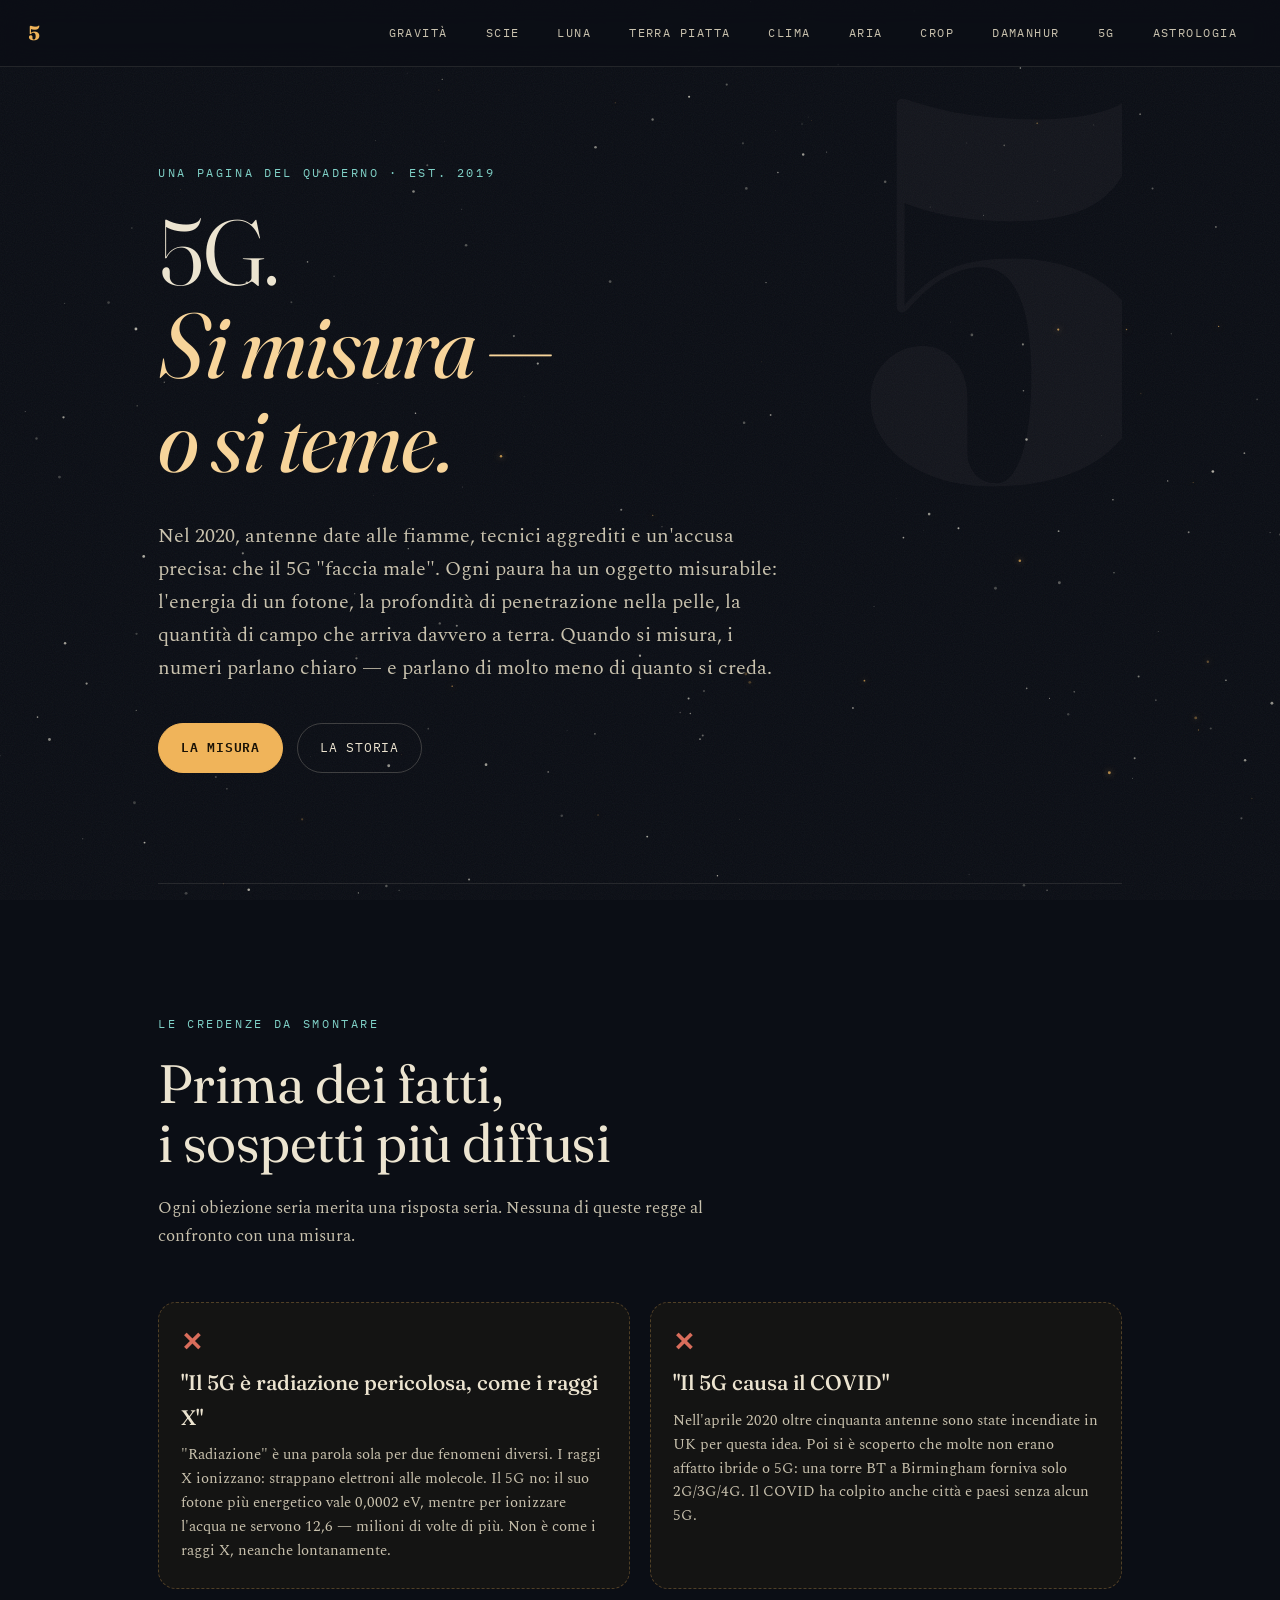
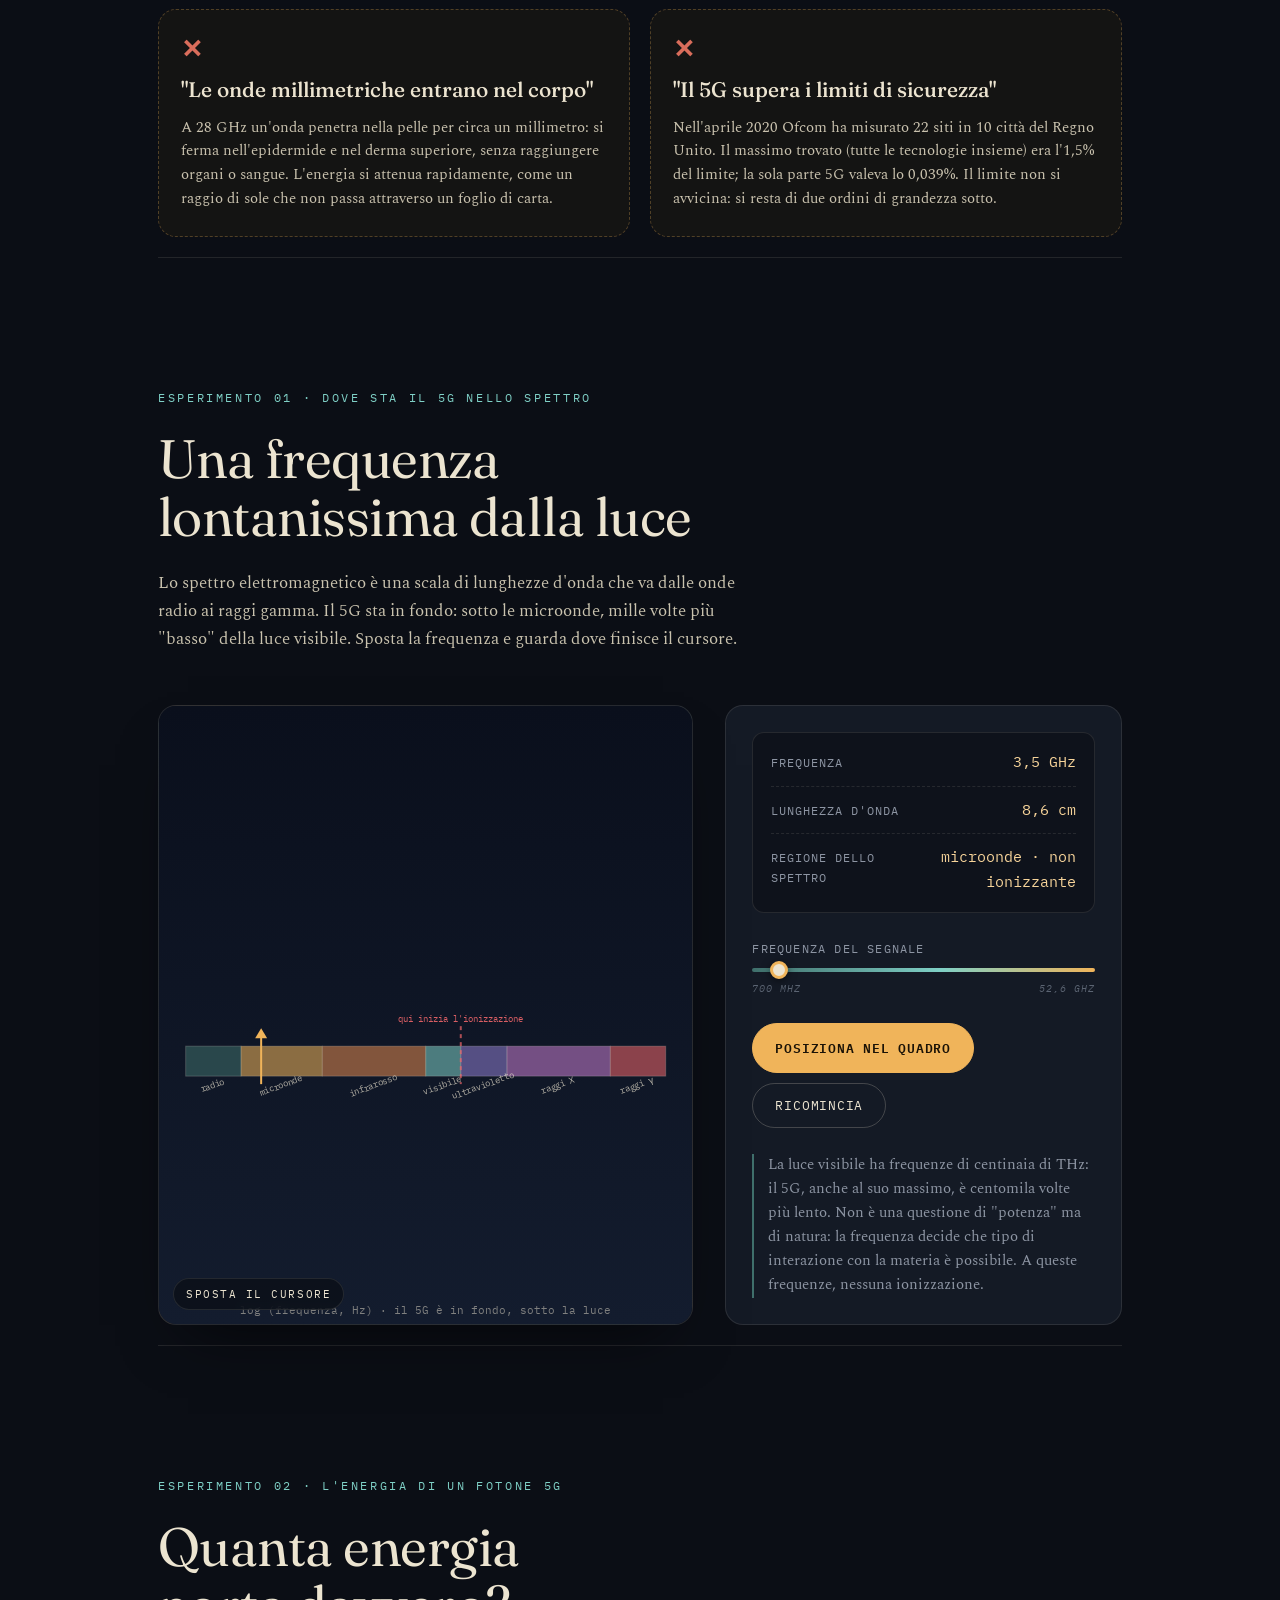
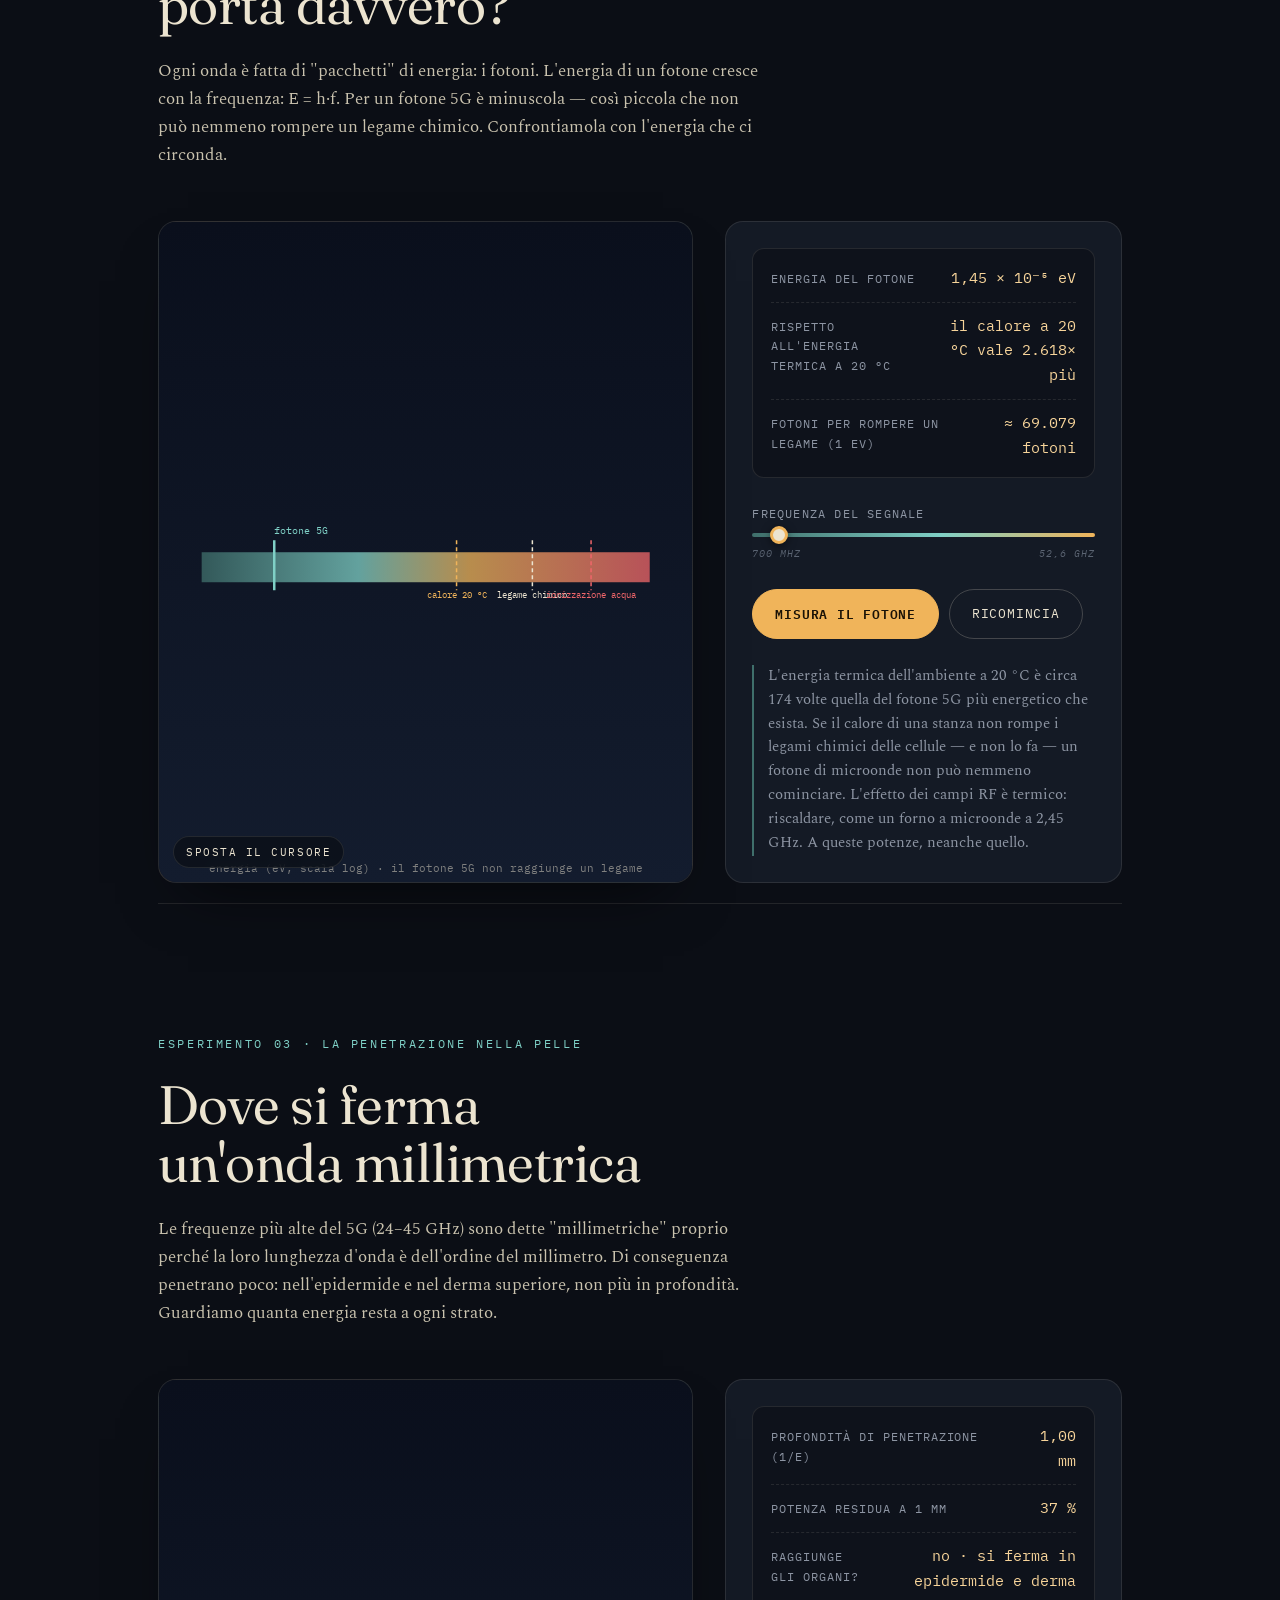
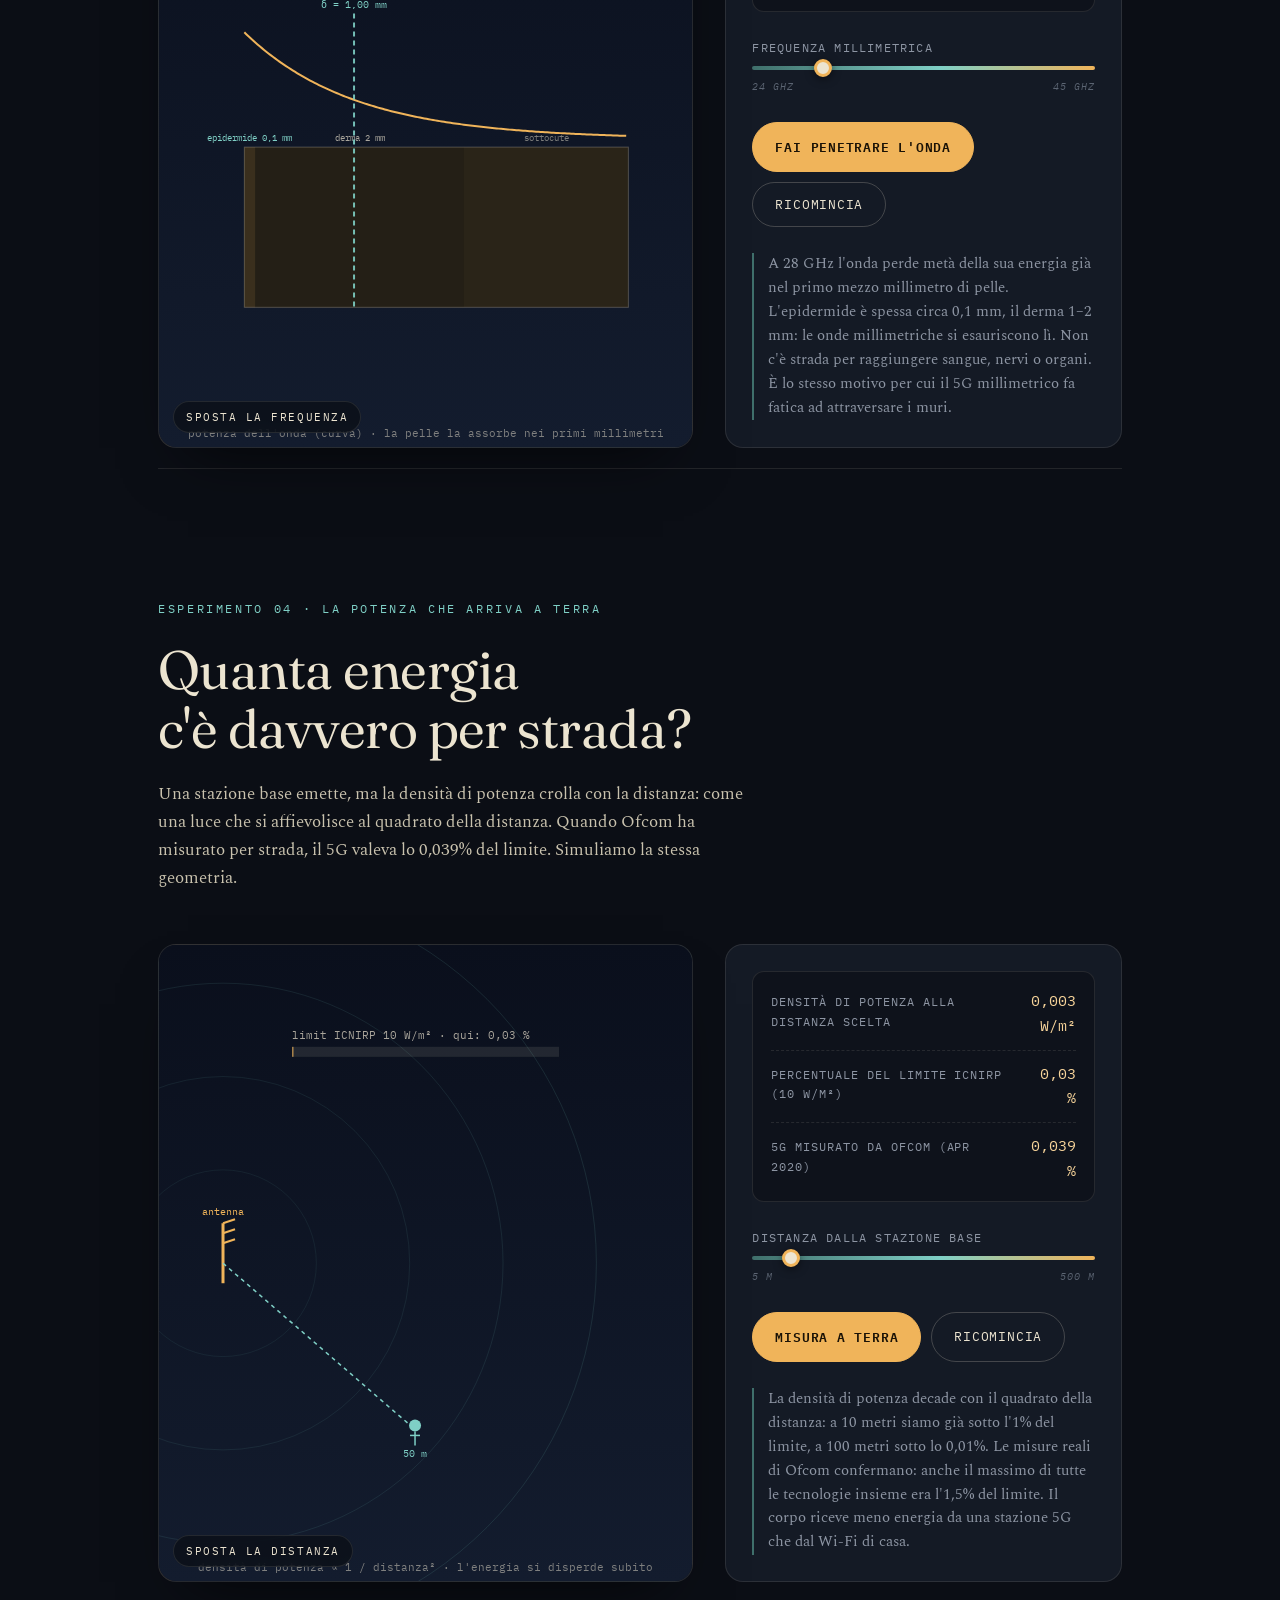
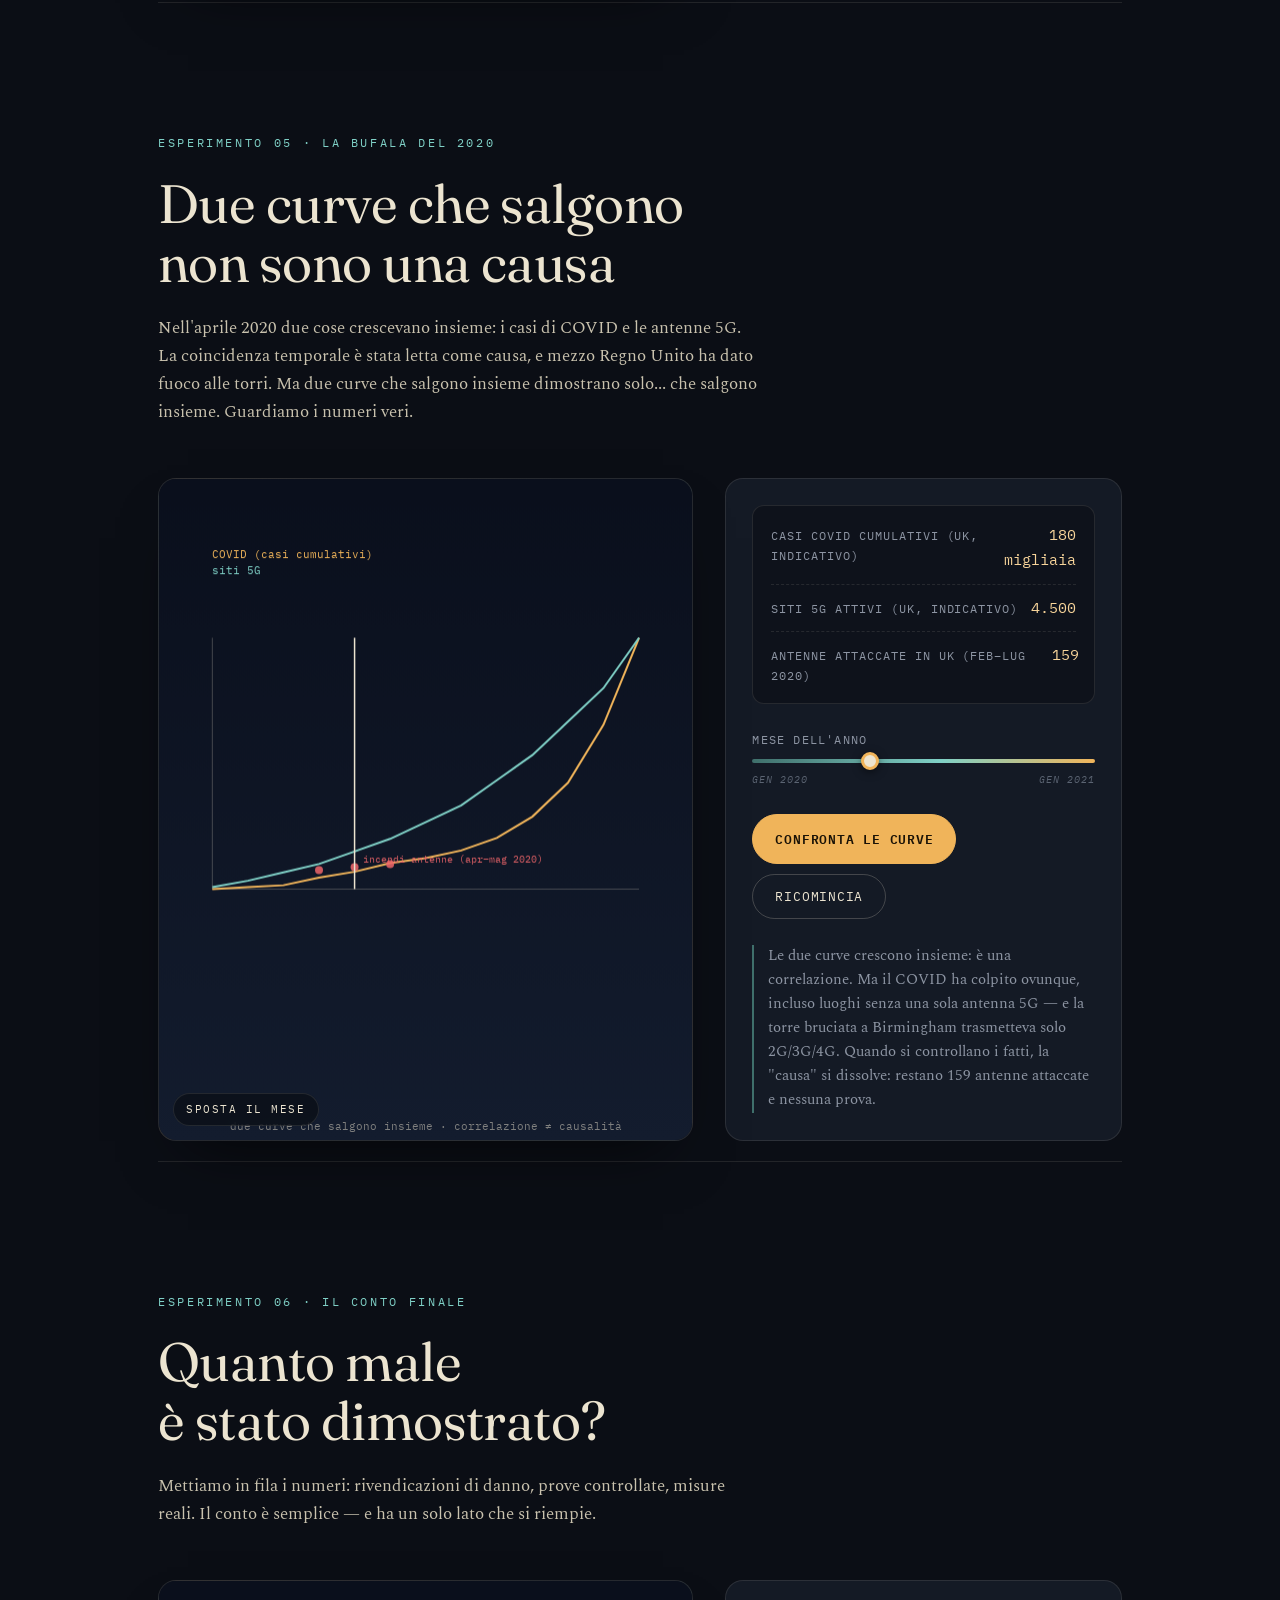
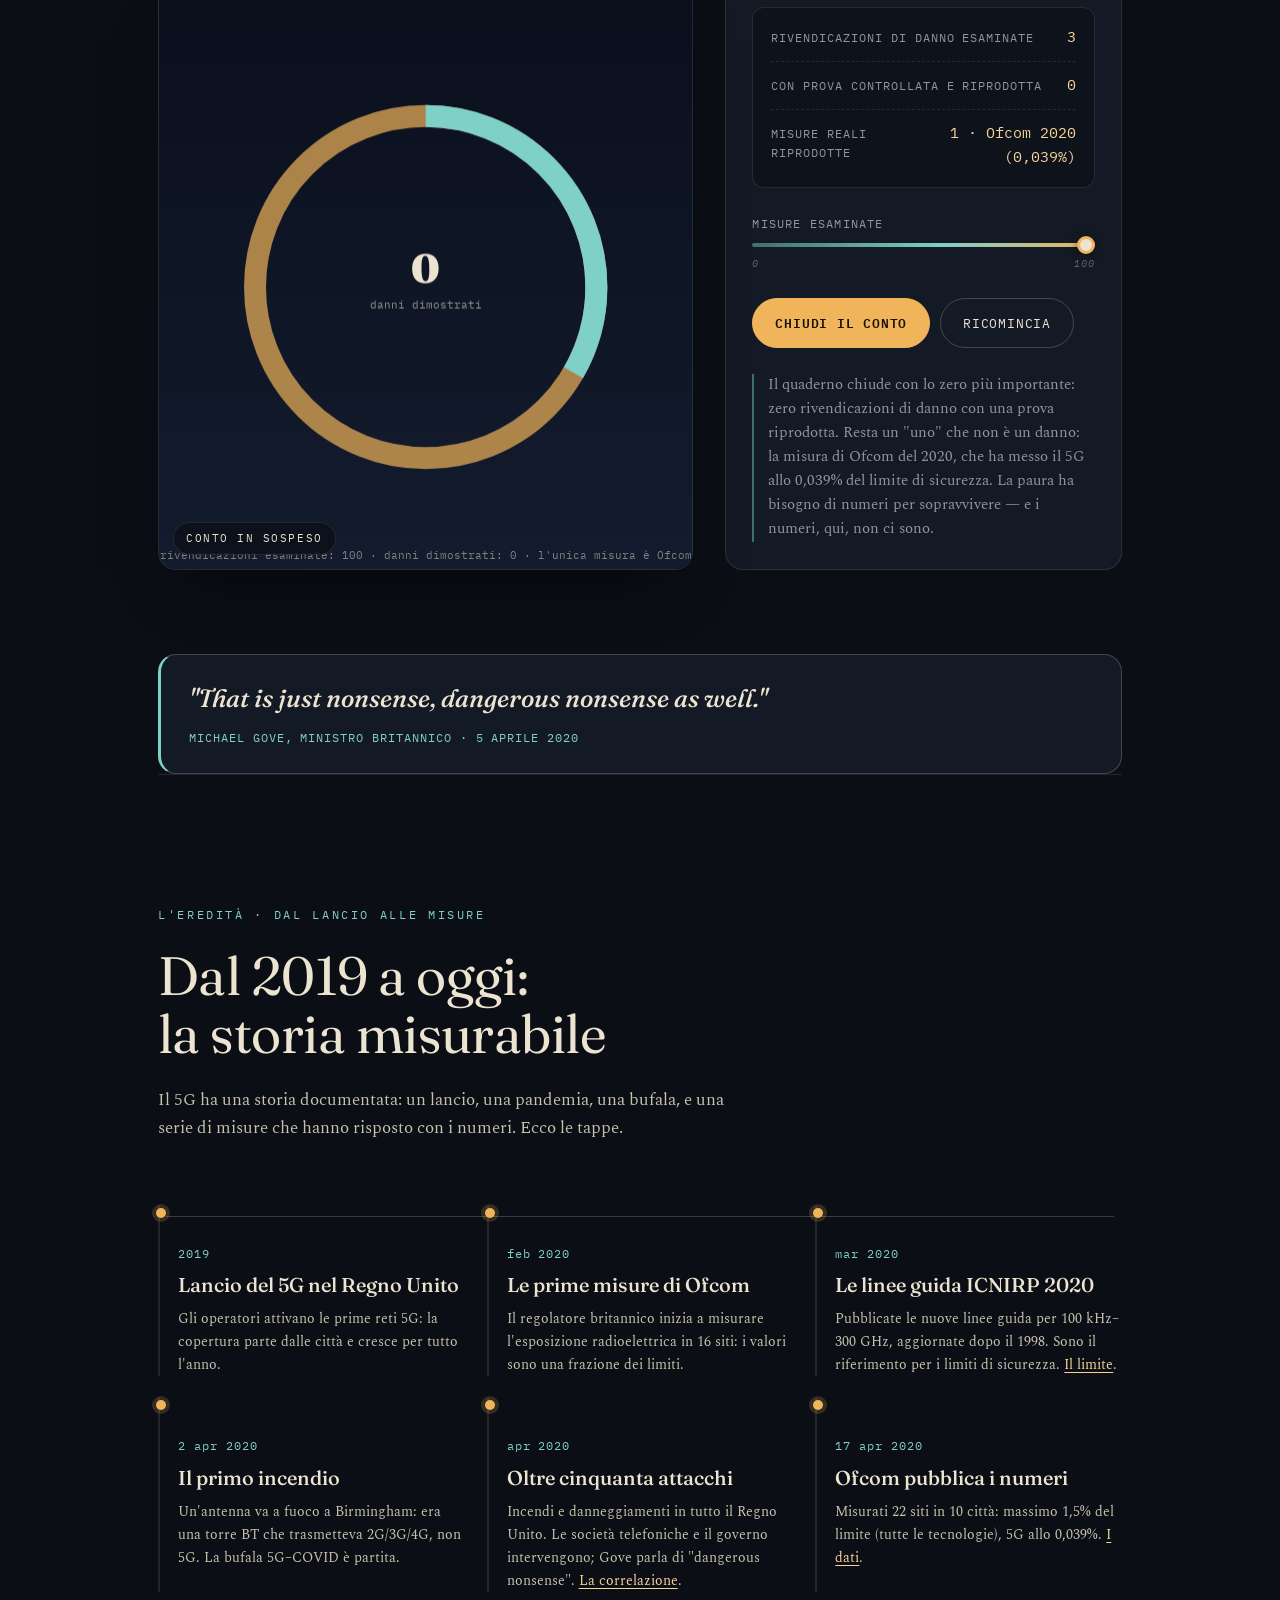
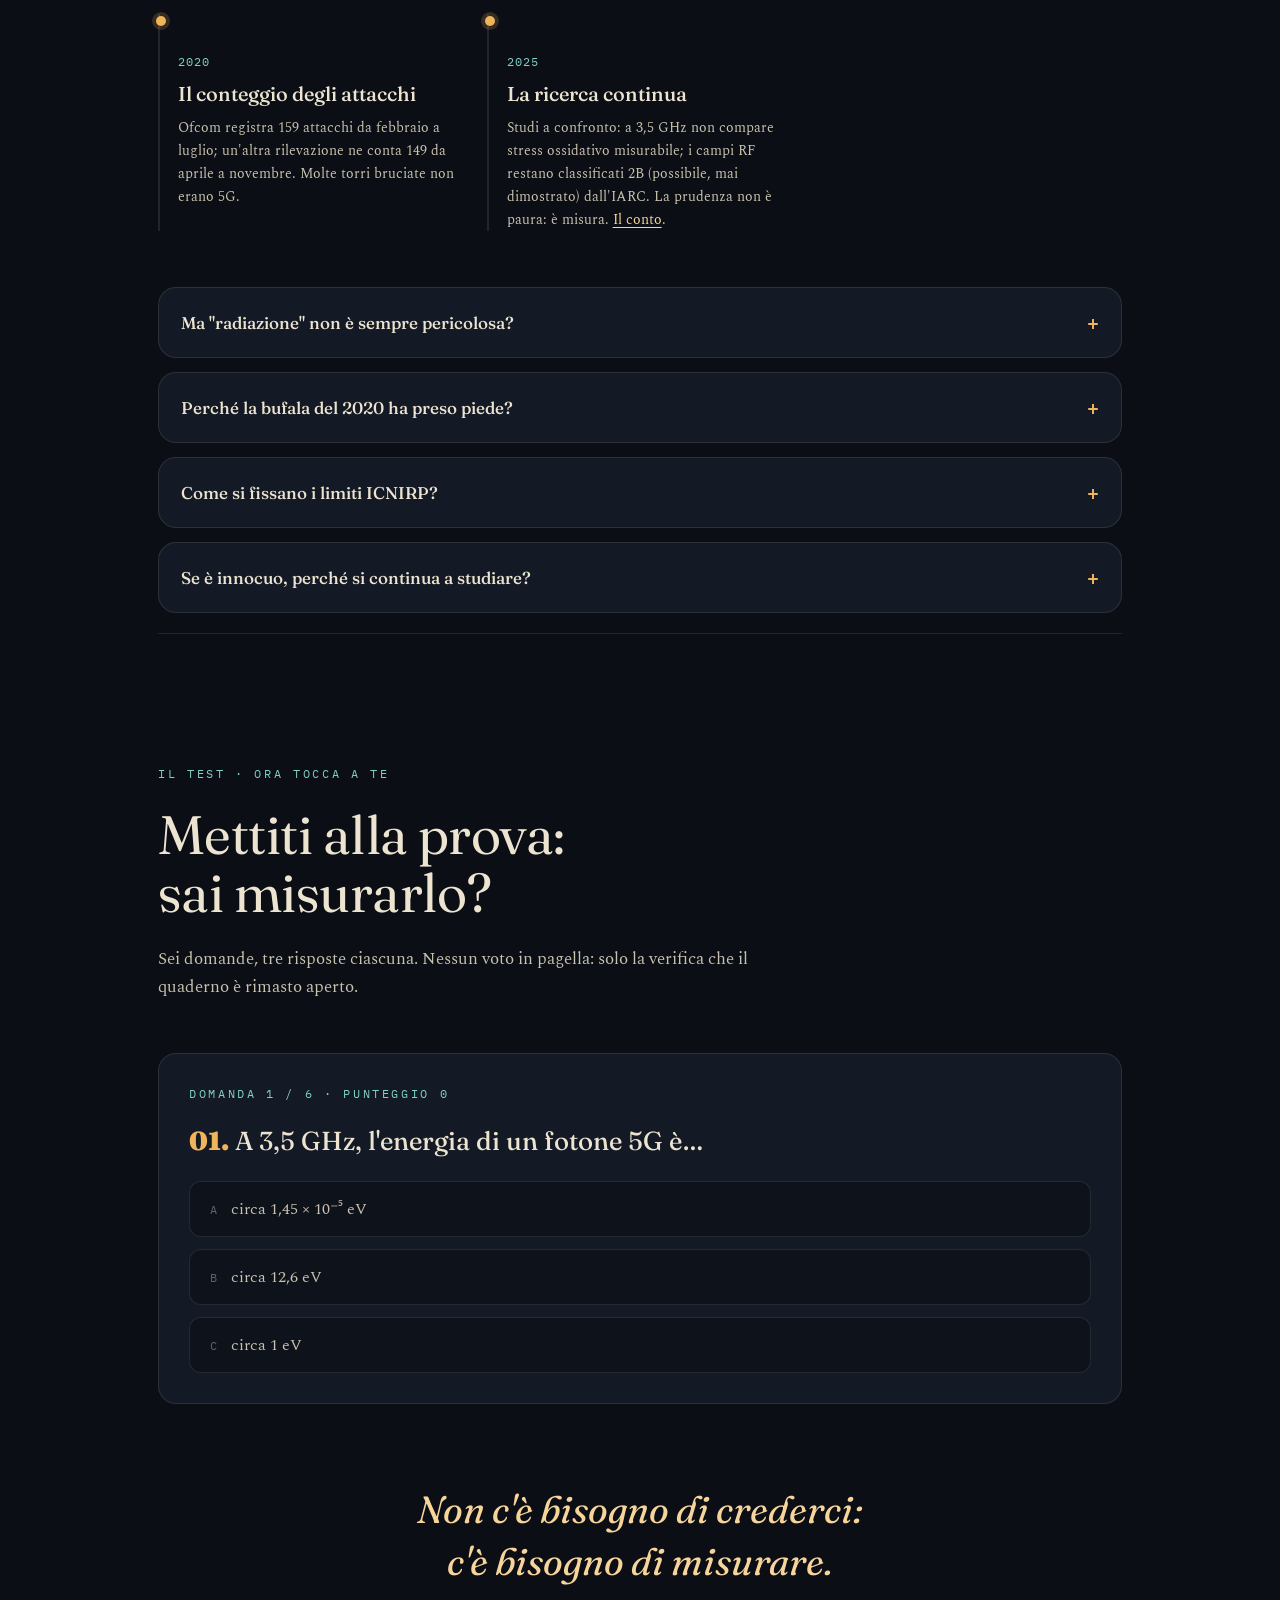
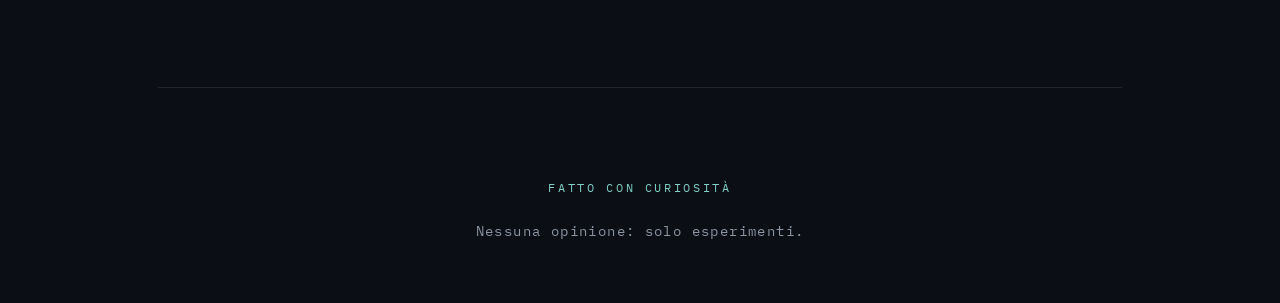
==== commit 52523534: "Astrologia: pagina 'Si legge — o si misura' con 6 esperimenti interattivi (forza di Marte alla nasci" ====
--- a/cinque.html
+++ b/cinque.html
@@ -30,6 +30,7 @@
     <a class="navbar-link" href="cropcircles.html">Crop</a>
     <a class="navbar-link" href="damanhur.html">Damanhur</a>
     <a class="navbar-link" href="#top">5G</a>
+    <a class="navbar-link" href="astrologia.html">Astrologia</a>
   </div>
 </nav>
 
--- a/styles.css
+++ b/styles.css
@@ -874,6 +874,18 @@
   .timeline-track { grid-template-columns: repeat(2, 1fr); }
 }
 
+@media (max-width: 1000px) {
+  .navbar { gap: 10px; }
+  .navbar-links { gap: 5px; }
+  .navbar-brand { font-size: 18px; }
+  .navbar-link { font-size: 11px; padding: 8px 11px; letter-spacing: 0.08em; }
+}
+
+@media (max-width: 820px) {
+  .navbar { padding: 12px 20px; flex-wrap: wrap; row-gap: 8px; }
+  .navbar-links { flex-wrap: wrap; }
+}
+
 @media (max-width: 560px) {
   .cards { grid-template-columns: 1fr; }
   .cards--three { grid-template-columns: 1fr; }
@@ -882,7 +894,4 @@
   .controls--wrap .btn { flex: 1 1 auto; }
   .timeline-track { grid-template-columns: 1fr; }
   .timeline-track::before { display: none; }
-  .navbar { padding: 12px 20px; flex-wrap: wrap; row-gap: 8px; }
-  .navbar-links { flex-wrap: wrap; }
-  .navbar-link { font-size: 11px; padding: 8px 11px; letter-spacing: 0.08em; }
 }
